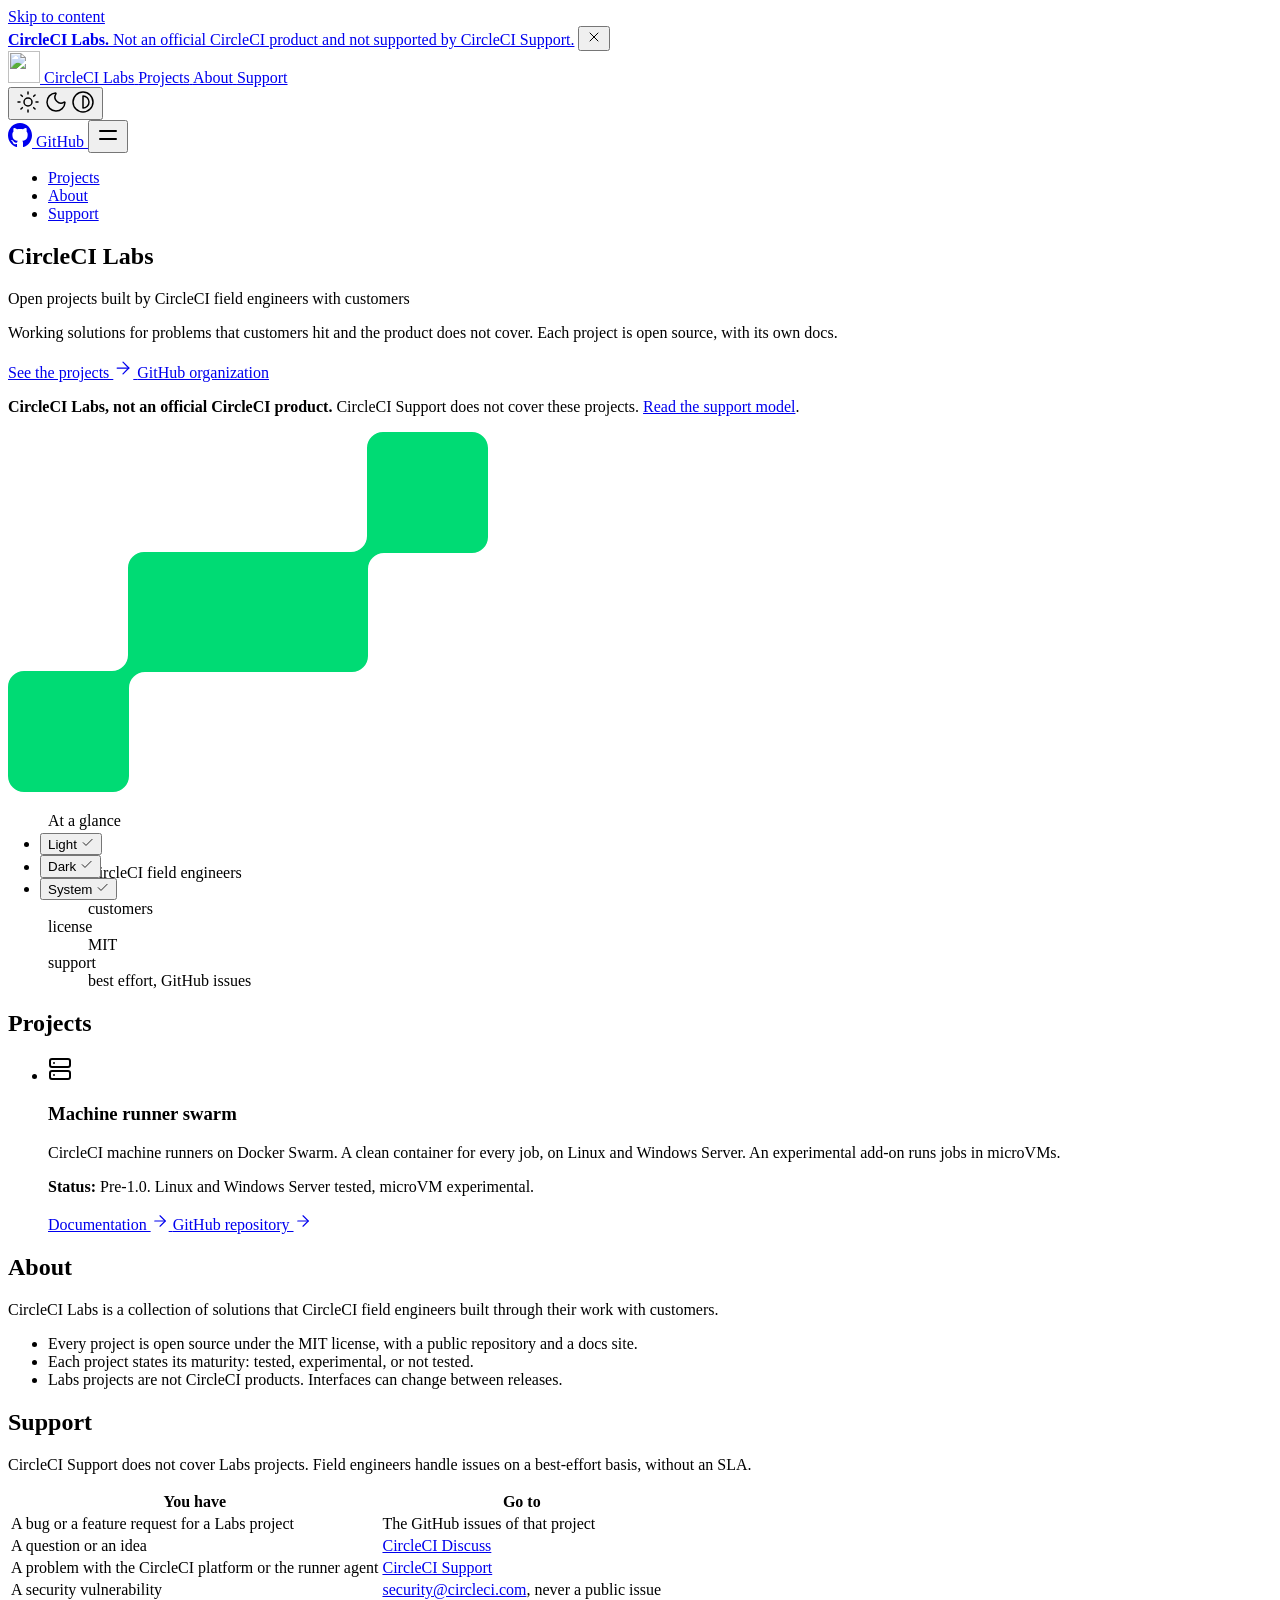
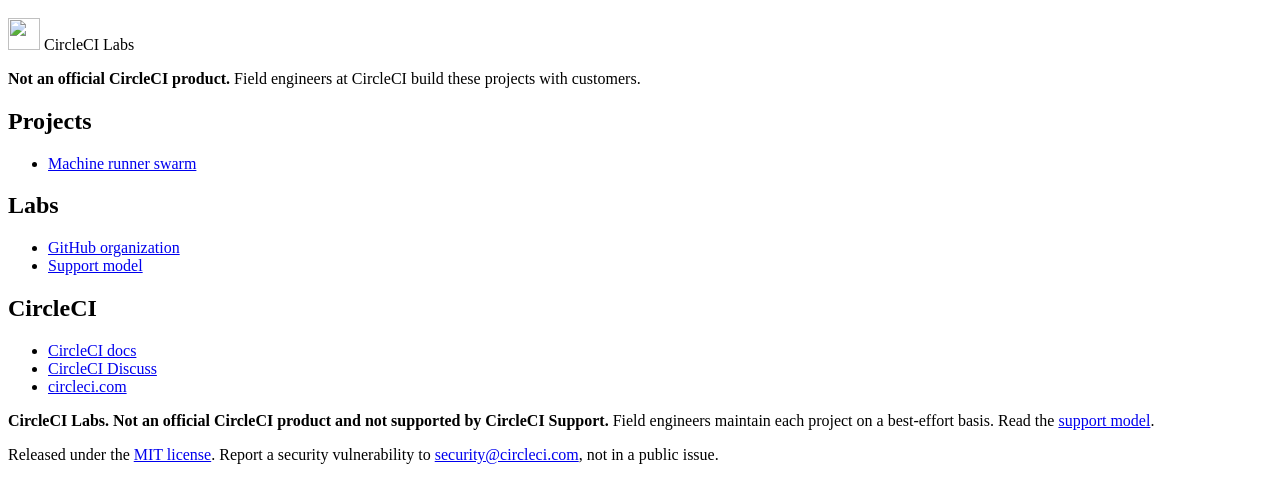
==== docs/index.html @ 54b30d6e "build: add the generated site" ====
<!doctype html><html lang=en dir=ltr><head><meta charset=utf-8><meta name=viewport content="width=device-width,initial-scale=1"><meta name=robots content="index, follow"><link rel=icon href=/images/circleci-labs-icon.png type=image/png sizes=128x128><link rel=apple-touch-icon href=/images/circleci-labs-icon.png><title>CircleCI Labs</title><meta name=description content="Open projects that CircleCI field engineers build with customers."><link rel=canonical href=https://circleci-labs.github.io/ itemprop=url><meta property="og:title" content="CircleCI Labs"><meta property="og:description" content="
    Open projects that CircleCI field engineers build with customers.
  "><meta property="og:type" content="
    website
  "><meta property="og:url" content="https://circleci-labs.github.io/"><meta itemprop=name content="CircleCI Labs"><meta itemprop=description content="Open projects that CircleCI field engineers build with customers."><meta itemprop=wordCount content="122"><meta name=twitter:card content="summary"><meta name=twitter:title content="CircleCI Labs"><meta name=twitter:description content="Open projects that CircleCI field engineers build with customers."><link rel=preload href=/css/compiled/main.min.c7b4cc9db4c31c1bf4df5fba066c49bcc023f67b01b7611b1b29397318fd755a.css as=style integrity="sha256-x7TMnbTDHBv031+6BmxJvMAj9nsBt2EbGyk5cxj9dVo="><link href=/css/compiled/main.min.c7b4cc9db4c31c1bf4df5fba066c49bcc023f67b01b7611b1b29397318fd755a.css rel=stylesheet integrity="sha256-x7TMnbTDHBv031+6BmxJvMAj9nsBt2EbGyk5cxj9dVo="><script src=/js/main-head.min.66b9fb49b317567e6e349b97dab60d9d3dbf3f2259b890fd625a1b1f72f82d2c.js integrity="sha256-Zrn7SbMXVn5uNJuX2rYNnT2/PyJZuJD9YlobH3L4LSw="></script><link rel=preload href=/fonts/inter-latin.woff2 as=font type=font/woff2 crossorigin><link rel=preload href=/fonts/ibm-plex-mono-400-latin.woff2 as=font type=font/woff2 crossorigin><style>@font-face{font-family:inter;font-style:normal;font-weight:400 700;font-display:swap;src:url(/fonts/inter-latin.woff2)format("woff2")}@font-face{font-family:space grotesk;font-style:normal;font-weight:500 700;font-display:swap;src:url(/fonts/space-grotesk-latin.woff2)format("woff2")}@font-face{font-family:ibm plex mono;font-style:normal;font-weight:400;font-display:swap;src:url(/fonts/ibm-plex-mono-400-latin.woff2)format("woff2")}@font-face{font-family:ibm plex mono;font-style:normal;font-weight:500;font-display:swap;src:url(/fonts/ibm-plex-mono-500-latin.woff2)format("woff2")}@font-face{font-family:ibm plex mono;font-style:normal;font-weight:600;font-display:swap;src:url(/fonts/ibm-plex-mono-600-latin.woff2)format("woff2")}</style><meta name=generator content="Hugo 0.168.0"></head><body><a href=#content class="hx:sr-only hx:focus-visible:not-sr-only hx:focus-visible:fixed hx:focus-visible:z-50 hx:focus-visible:top-2 hx:focus-visible:left-2 hx:focus-visible:bg-primary-500 hx:focus-visible:text-white hx:focus-visible:px-4 hx:focus-visible:py-2 hx:focus-visible:rounded-md hx:focus-visible:text-sm hx:focus-visible:font-medium">Skip to content</a><div class="hextra-banner hx:max-md:sticky hx:top-0 hx:z-20 hx:px-6 hx:text-center hx:text-slate-50 hx:dark:text-white hx:bg-neutral-900 hx:dark:bg-neutral-800 hx:print:[display:none]"><div class="hx:relative hx:flex hx:items-center hx:justify-center hx:font-medium hx:text-sm hx:py-2.5"><span><a class=cci-banner-link href=/index.html#support><strong>CircleCI Labs.</strong> Not an official CircleCI product and not supported by CircleCI Support.</a></span>
<button class="hextra-banner-close-button hx:cursor-pointer hx:absolute hx:right-0 hx:text-white hx:font-bold hx:leading-none hx:hover:opacity-75 hx:transition hx:w-10 hx:h-10 hx:-mr-2 hx:md:mr-0 hx:flex hx:items-center hx:justify-center" aria-label="Close banner"><svg height="16" viewBox="0 0 24 24" fill="none" stroke="currentColor" stroke-width="1.5" stroke-linecap="round" stroke-linejoin="round"><path d="M18 6 6 18"/><path d="m6 6 12 12"/></svg></button></div></div><div class="hextra-nav-container hx:sticky hx:top-0 hx:z-20 hx:w-full hx:bg-transparent hx:print:hidden"><div class="hextra-nav-container-blur hx:pointer-events-none hx:absolute hx:z-[-1] hx:h-full hx:w-full hx:bg-white hx:dark:bg-dark hx:shadow-[0_2px_4px_rgba(0,0,0,.02),0_1px_0_rgba(0,0,0,.06)] hx:contrast-more:shadow-[0_0_0_1px_#000] hx:dark:shadow-[0_-1px_0_rgba(255,255,255,.1)_inset] hx:contrast-more:dark:shadow-[0_0_0_1px_#fff]"></div><nav class="hextra-max-navbar-width hx:mx-auto hx:flex hx:items-center hx:justify-end hx:gap-1 hx:md:gap-2 hx:h-[var(--hextra-navbar-height)] hx:px-6"><a class=cci-brand href=/ aria-label="CircleCI Labs home"><img class=cci-brand-icon src=/images/circleci-labs-icon.png alt width=32 height=32>
<span class=cci-brand-org>CircleCI Labs</span>
</a><a title href=/index.html#projects class="hx:text-sm hx:contrast-more:text-gray-700 hx:contrast-more:dark:text-gray-100 hx:relative hx:-ml-2 hx:hidden hx:whitespace-nowrap hx:p-2 hx:md:inline-flex hx:items-center hx:gap-1 hx:text-gray-600 hx:hover:text-gray-800 hx:dark:text-gray-400 hx:dark:hover:text-gray-200"><span class=hx:text-center>Projects</span>
</a><a title href=/index.html#about class="hx:text-sm hx:contrast-more:text-gray-700 hx:contrast-more:dark:text-gray-100 hx:relative hx:-ml-2 hx:hidden hx:whitespace-nowrap hx:p-2 hx:md:inline-flex hx:items-center hx:gap-1 hx:text-gray-600 hx:hover:text-gray-800 hx:dark:text-gray-400 hx:dark:hover:text-gray-200"><span class=hx:text-center>About</span>
</a><a title href=/index.html#support class="hx:text-sm hx:contrast-more:text-gray-700 hx:contrast-more:dark:text-gray-100 hx:relative hx:-ml-2 hx:hidden hx:whitespace-nowrap hx:p-2 hx:md:inline-flex hx:items-center hx:gap-1 hx:text-gray-600 hx:hover:text-gray-800 hx:dark:text-gray-400 hx:dark:hover:text-gray-200"><span class=hx:text-center>Support</span></a><div class="hx:flex hx:justify-items-start hx:group" data-theme=light><button title="Change theme" data-state=closed data-location=top class="hextra-theme-toggle hx:cursor-pointer hx:rounded-md hx:text-left hx:font-medium hx:p-1 hx:md:p-2 hx:grow" type=button aria-label="Change theme" aria-expanded=false aria-haspopup=menu><div class="hx:flex hx:items-center hx:gap-2 hx:capitalize"><svg height="24" class="hx:group-data-[theme=dark]:hidden hx:group-data-[theme=system]:hidden" viewBox="0 0 24 24" fill="none" stroke="currentColor" stroke-width="1.5" stroke-linecap="round" stroke-linejoin="round"><circle cx="12" cy="12" r="4"/><path d="M12 2v2"/><path d="M12 20v2"/><path d="m4.93 4.93 1.41 1.41"/><path d="m17.66 17.66 1.41 1.41"/><path d="M2 12h2"/><path d="M20 12h2"/><path d="m6.34 17.66-1.41 1.41"/><path d="m19.07 4.93-1.41 1.41"/></svg>
<svg height="24" class="hx:group-data-[theme=light]:hidden hx:group-data-[theme=system]:hidden" viewBox="0 0 24 24" fill="none" stroke="currentColor" stroke-width="1.5" stroke-linecap="round" stroke-linejoin="round"><path d="M20.985 12.486a9 9 0 11-9.473-9.472c.405-.022.617.46.402.803a6 6 0 008.268 8.268c.344-.215.825-.004.803.401"/></svg>
<svg height="24" class="hx:group-data-[theme=dark]:hidden hx:group-data-[theme=light]:hidden" viewBox="0 0 24 24" fill="none" stroke="currentColor" stroke-width="1.5" stroke-linecap="round" stroke-linejoin="round"><circle cx="12" cy="12" r="10"/><path d="M12 18a6 6 0 000-12v12z"/></svg></div></button><ul class="hextra-theme-toggle-options hx:hidden hx:z-20 hx:max-h-64 hx:overflow-auto hx:rounded-lg hx:border hx:border-gray-200 hx:bg-white hx:p-1 hx:text-sm hx:shadow-lg hx:dark:border-neutral-700 hx:dark:bg-neutral-900" style="position:fixed;inset:auto auto 0 0;margin:0;min-width:100px" data-theme=light role=menu><li role=none class="hx:flex hx:flex-col"><button type=button role=menuitemradio aria-checked=true tabindex=-1 data-item=light class="hx:text-gray-700 hx:dark:text-gray-300 hx:hover:bg-gray-100 hx:hover:text-gray-900 hx:dark:hover:bg-neutral-800 hx:dark:hover:text-gray-100 hx:relative hx:cursor-pointer hx:whitespace-nowrap hx:rounded-sm hx:py-1.5 hx:transition-colors hx:ltr:pl-3 hx:ltr:pr-9 hx:rtl:pr-3 hx:rtl:pl-9 hx:text-left hx:w-full hx:bg-transparent hx:border-0">
Light
<span class="hx:absolute hx:inset-y-0 hx:flex hx:items-center hx:ltr:right-3 hx:rtl:left-3 hx:group-data-[theme=dark]:hidden hx:group-data-[theme=system]:hidden"><svg height="1em" width="1em" viewBox="0 0 24 24" fill="none" stroke="currentColor" stroke-width="1.5" stroke-linecap="round" stroke-linejoin="round"><path d="M20 6 9 17l-5-5"/></svg></span></button></li><li role=none class="hx:flex hx:flex-col"><button type=button role=menuitemradio aria-checked=false tabindex=-1 data-item=dark class="hx:text-gray-700 hx:dark:text-gray-300 hx:hover:bg-gray-100 hx:hover:text-gray-900 hx:dark:hover:bg-neutral-800 hx:dark:hover:text-gray-100 hx:relative hx:cursor-pointer hx:whitespace-nowrap hx:rounded-sm hx:py-1.5 hx:transition-colors hx:ltr:pl-3 hx:ltr:pr-9 hx:rtl:pr-3 hx:rtl:pl-9 hx:text-left hx:w-full hx:bg-transparent hx:border-0">
Dark
<span class="hx:absolute hx:inset-y-0 hx:flex hx:items-center hx:ltr:right-3 hx:rtl:left-3 hx:group-data-[theme=light]:hidden hx:group-data-[theme=system]:hidden"><svg height="1em" width="1em" viewBox="0 0 24 24" fill="none" stroke="currentColor" stroke-width="1.5" stroke-linecap="round" stroke-linejoin="round"><path d="M20 6 9 17l-5-5"/></svg></span></button></li><li role=none class="hx:flex hx:flex-col"><button type=button role=menuitemradio aria-checked=false tabindex=-1 data-item=system class="hx:text-gray-700 hx:dark:text-gray-300 hx:hover:bg-gray-100 hx:hover:text-gray-900 hx:dark:hover:bg-neutral-800 hx:dark:hover:text-gray-100 hx:relative hx:cursor-pointer hx:whitespace-nowrap hx:rounded-sm hx:py-1.5 hx:transition-colors hx:ltr:pl-3 hx:ltr:pr-9 hx:rtl:pr-3 hx:rtl:pl-9 hx:text-left hx:w-full hx:bg-transparent hx:border-0">
System
<span class="hx:absolute hx:inset-y-0 hx:flex hx:items-center hx:ltr:right-3 hx:rtl:left-3 hx:group-data-[theme=dark]:hidden hx:group-data-[theme=light]:hidden"><svg height="1em" width="1em" viewBox="0 0 24 24" fill="none" stroke="currentColor" stroke-width="1.5" stroke-linecap="round" stroke-linejoin="round"><path d="M20 6 9 17l-5-5"/></svg></span></button></li></ul></div><a class="hx:p-1 hx:md:p-2 hx:text-current" target=_blank rel=noreferrer href=https://github.com/CircleCI-Labs title=GitHub><svg height="24" fill="currentColor" viewBox="3 3 18 18"><path d="M12 3C7.0275 3 3 7.12937 3 12.2276c0 4.0833 2.57625 7.5321 6.15374 8.7548C9.60374 21.0631 9.77249 20.7863 9.77249 20.5441 9.77249 20.3249 9.76125 19.5982 9.76125 18.8254 7.5 19.2522 6.915 18.2602 6.735 17.7412 6.63375 17.4759 6.19499 16.6569 5.8125 16.4378 5.4975 16.2647 5.0475 15.838 5.80124 15.8264 6.51 15.8149 7.01625 16.4954 7.18499 16.7723 7.99499 18.1679 9.28875 17.7758 9.80625 17.5335 9.885 16.9337 10.1212 16.53 10.38 16.2993 8.3775 16.0687 6.285 15.2728 6.285 11.7432c0-1.0035.34875-1.834.92249-2.47994C7.1175 9.03257 6.8025 8.08674 7.2975 6.81794c0 0 .753749999999999-.24223 2.47499.94583.72001-.20762 1.48501-.31143 2.25001-.31143C12.7875 7.45234 13.5525 7.55615 14.2725 7.76377c1.7212-1.19959 2.475-.94583 2.475-.94583C17.2424 8.08674 16.9275 9.03257 16.8375 9.26326 17.4113 9.9092 17.76 10.7281 17.76 11.7432c0 3.5411-2.1037 4.3255-4.1063 4.5561C13.98 16.5877 14.2613 17.1414 14.2613 18.0065 14.2613 19.2407 14.25 20.2326 14.25 20.5441 14.25 20.7863 14.4188 21.0746 14.8688 20.9824 16.6554 20.364 18.2079 19.1866 19.3078 17.6162c1.0999-1.5705 1.6917-3.4551 1.6922-5.3886C21 7.12937 16.9725 3 12 3z"/></svg>
<span class=hx:sr-only>GitHub</span>
</a><button type=button aria-label=Menu aria-expanded=false class="hextra-hamburger-menu hx:cursor-pointer hx:-mr-1 hx:rounded-sm hx:p-1 hx:active:bg-gray-400/20 hx:md:hidden hx:hextra-focus-visible-inset"><svg height="24" fill="none" viewBox="0 0 24 24" stroke="currentColor"><g><path stroke-linecap="round" stroke-linejoin="round" stroke-width="2" d="M4 8H20"/></g><g><path stroke-linecap="round" stroke-linejoin="round" stroke-width="2" d="M4 16H20"/></g></svg></button></nav></div><aside class="hextra-sidebar-container hx:flex hx:flex-col hx:print:hidden hx:md:top-[var(--hextra-navbar-height)] hx:md:shrink-0 hx:md:w-64 hx:md:self-start hx:max-md:[transform:translate3d(0,-100%,0)] hx:md:hidden"><div class="hextra-scrollbar hx:overflow-y-auto hx:overflow-x-hidden hx:p-4 hx:grow hx:md:h-[calc(100vh-var(--hextra-navbar-height)-var(--menu-height))]"><ul class="hx:flex hx:flex-col hx:gap-1 hx:md:hidden"><li><div class="hextra-sidebar-item hx:group hx:relative hx:flex hx:items-center" data-active=false><a class="hx:flex hx:items-center hx:justify-between hx:gap-2 hx:grow hx:cursor-pointer hx:rounded-sm hx:px-2 hx:py-1.5 hx:text-sm hx:transition-colors [-webkit-tap-highlight-color:transparent] [-webkit-touch-callout:none] hx:hextra-focus-visible-inset hx:text-gray-500 hx:hover:bg-gray-100 hx:hover:text-gray-900 hx:contrast-more:border hx:contrast-more:border-transparent hx:contrast-more:text-gray-900 hx:contrast-more:hover:border-gray-900 hx:dark:text-neutral-400 hx:dark:hover:bg-primary-100/5 hx:dark:hover:text-gray-50 hx:contrast-more:dark:text-gray-50 hx:contrast-more:dark:hover:border-gray-50" href=/index.html#projects><span class="hx:min-w-0 [word-break:break-word]">Projects</span></a></div></li><li><div class="hextra-sidebar-item hx:group hx:relative hx:flex hx:items-center" data-active=false><a class="hx:flex hx:items-center hx:justify-between hx:gap-2 hx:grow hx:cursor-pointer hx:rounded-sm hx:px-2 hx:py-1.5 hx:text-sm hx:transition-colors [-webkit-tap-highlight-color:transparent] [-webkit-touch-callout:none] hx:hextra-focus-visible-inset hx:text-gray-500 hx:hover:bg-gray-100 hx:hover:text-gray-900 hx:contrast-more:border hx:contrast-more:border-transparent hx:contrast-more:text-gray-900 hx:contrast-more:hover:border-gray-900 hx:dark:text-neutral-400 hx:dark:hover:bg-primary-100/5 hx:dark:hover:text-gray-50 hx:contrast-more:dark:text-gray-50 hx:contrast-more:dark:hover:border-gray-50" href=/index.html#about><span class="hx:min-w-0 [word-break:break-word]">About</span></a></div></li><li><div class="hextra-sidebar-item hx:group hx:relative hx:flex hx:items-center" data-active=false><a class="hx:flex hx:items-center hx:justify-between hx:gap-2 hx:grow hx:cursor-pointer hx:rounded-sm hx:px-2 hx:py-1.5 hx:text-sm hx:transition-colors [-webkit-tap-highlight-color:transparent] [-webkit-touch-callout:none] hx:hextra-focus-visible-inset hx:text-gray-500 hx:hover:bg-gray-100 hx:hover:text-gray-900 hx:contrast-more:border hx:contrast-more:border-transparent hx:contrast-more:text-gray-900 hx:contrast-more:hover:border-gray-900 hx:dark:text-neutral-400 hx:dark:hover:bg-primary-100/5 hx:dark:hover:text-gray-50 hx:contrast-more:dark:text-gray-50 hx:contrast-more:dark:hover:border-gray-50" href=/index.html#support><span class="hx:min-w-0 [word-break:break-word]">Support</span></a></div></li></ul></div></aside><main id=content class=cci-home><section class=cci-hero aria-labelledby=cci-hero-title><div class="cci-wrap cci-hero-grid"><div class=cci-hero-copy><h1 id=cci-hero-title class=cci-mega>CircleCI Labs</h1><p class=cci-hero-tagline>Open projects built by CircleCI field engineers with customers</p><p class=cci-hero-lead>Working solutions for problems that customers hit and the product does not cover. Each project is open source, with its own docs.</p><div class=cci-actions><a class="cci-btn cci-btn-primary" href=#projects>See the projects <svg height="20" aria-hidden="true" viewBox="0 0 24 24" fill="none" stroke="currentColor" stroke-width="1.5" stroke-linecap="round" stroke-linejoin="round"><path d="M5 12h14"/><path d="m12 5 7 7-7 7"/></svg>
</a><a class="cci-btn cci-btn-secondary" href=https://github.com/CircleCI-Labs>GitHub organization</a></div><p class=cci-notice role=note><strong>CircleCI Labs, not an official CircleCI product.</strong> CircleCI Support does not cover these projects. <a href=#support>Read the support model</a>.</p></div><div class=cci-hero-art><span class=cci-jelly aria-hidden=true><svg width="480" height="360" viewBox="0 0 480 360" fill="none"><path fill-rule="evenodd" clip-rule="evenodd" d="M123469e-9 344C122697e-9 352.837 7.16357 360 16.0001 360H105C113.837 360 121 352.837 121 344V256C121 247.163 128.164 240 137 240H240 344C352.837 240 360 232.837 360 224V137C360 128.163 367.163 121 376 121h88C472.837 121 480 113.837 480 105V16C480 7.16345 472.837-.62624e-6 464-.139876e-5L375-.917938e-5C366.164-.99519e-5 359 7.16344 359 16v88C359 112.837 351.837 120 343 120H240h-1H136c-8.837.0-16 7.163-16 16v87C120 231.837 112.836 239 104 239H16.0001C7.16358 239 132022e-9 246.163 13125e-8 255l-7781e-9 89z" fill="#00DB74"/></svg></span><figure class=cci-terminal aria-label="CircleCI Labs at a glance"><figcaption><span>At a glance</span></figcaption><dl class=cci-glance><div><dt>built by</dt><dd>CircleCI field engineers</dd></div><div><dt>built with</dt><dd>customers</dd></div><div><dt>license</dt><dd>MIT</dd></div><div><dt>support</dt><dd>best effort, GitHub issues</dd></div></dl></figure></div></div></section><section id=projects class=cci-features aria-labelledby=cci-projects-title><div class=cci-wrap><h2 id=cci-projects-title class=cci-section-title>Projects</h2><ul class=cci-cards><li class=cci-card><span class=cci-card-icon aria-hidden=true><svg width="24" height="24" viewBox="0 0 24 24" fill="none" stroke="currentColor" stroke-width="2" stroke-linecap="round" stroke-linejoin="round"><rect width="20" height="8" x="2" y="2" rx="2" ry="2"/><rect width="20" height="8" x="2" y="14" rx="2" ry="2"/><line x1="6" x2="6.01" y1="6" y2="6"/><line x1="6" x2="6.01" y1="18" y2="18"/></svg></span><h3>Machine runner swarm</h3><p>CircleCI machine runners on Docker Swarm. A clean container for every job, on Linux and Windows Server. An experimental add-on runs jobs in microVMs.</p><p class=cci-card-status><strong>Status:</strong> Pre-1.0. Linux and Windows Server tested, microVM experimental.</p><div class=cci-card-links><a class=cci-tertiary href=https://circleci-labs.github.io/machine-runner-swarm/>Documentation <svg height="18" aria-hidden="true" viewBox="0 0 24 24" fill="none" stroke="currentColor" stroke-width="1.5" stroke-linecap="round" stroke-linejoin="round"><path d="M5 12h14"/><path d="m12 5 7 7-7 7"/></svg>
</a><a class=cci-tertiary href=https://github.com/CircleCI-Labs/machine-runner-swarm>GitHub repository <svg height="18" aria-hidden="true" viewBox="0 0 24 24" fill="none" stroke="currentColor" stroke-width="1.5" stroke-linecap="round" stroke-linejoin="round"><path d="M5 12h14"/><path d="m12 5 7 7-7 7"/></svg></a></div></li></ul></div></section><section class=cci-readme><div class="cci-wrap cci-readme-wrap"><div class="content cci-prose"><h2 data-hextra-search-id=about>About<span class="hx:absolute hx:-mt-20" id=about></span>
<a href=#about class=subheading-anchor aria-label="Permalink for this section"></a></h2><p>CircleCI Labs is a collection of solutions that CircleCI field engineers built through their work with customers.</p><ul><li>Every project is open source under the MIT license, with a public repository and a docs site.</li><li>Each project states its maturity: tested, experimental, or not tested.</li><li>Labs projects are not CircleCI products. Interfaces can change between releases.</li></ul><h2 data-hextra-search-id=support>Support<span class="hx:absolute hx:-mt-20" id=support></span>
<a href=#support class=subheading-anchor aria-label="Permalink for this section"></a></h2><p>CircleCI Support does not cover Labs projects. Field engineers handle issues on a best-effort basis, without an SLA.</p><table><thead><tr><th>You have</th><th>Go to</th></tr></thead><tbody><tr><td>A bug or a feature request for a Labs project</td><td>The GitHub issues of that project</td></tr><tr><td>A question or an idea</td><td><a href=https://discuss.circleci.com/ target=_blank rel=noopener>CircleCI Discuss</a></td></tr><tr><td>A problem with the CircleCI platform or the runner agent</td><td><a href=https://support.circleci.com/hc/en-us target=_blank rel=noopener>CircleCI Support</a></td></tr><tr><td>A security vulnerability</td><td><a href=mailto:security@circleci.com>security@circleci.com</a>, never a public issue</td></tr></tbody></table></div></div></section></main><footer class="hextra-footer hx:bg-gray-100 hx:pb-[env(safe-area-inset-bottom)] hx:dark:bg-neutral-900 hx:print:bg-transparent"><div class="hextra-custom-footer hextra-max-footer-width hx:mx-auto hx:pl-[max(env(safe-area-inset-left),1.5rem)] hx:pr-[max(env(safe-area-inset-right),1.5rem)] hx:text-gray-600 hx:dark:text-gray-400"><div class=cci-footer><div class=cci-footer-grid><div class=cci-footer-about><p class=cci-footer-org><img class=cci-footer-icon src=/images/circleci-labs-icon.png alt width=32 height=32 loading=lazy>
<span>CircleCI Labs</span></p><p><strong>Not an official CircleCI product.</strong>
Field engineers at CircleCI build these projects with customers.</p></div><nav class=cci-footer-col aria-label=Projects><h2>Projects</h2><ul><li><a href=https://circleci-labs.github.io/machine-runner-swarm/>Machine runner swarm</a></li></ul></nav><nav class=cci-footer-col aria-label=Labs><h2>Labs</h2><ul><li><a href=https://github.com/CircleCI-Labs>GitHub organization</a></li><li><a href=/index.html#support>Support model</a></li></ul></nav><nav class=cci-footer-col aria-label=Community><h2>CircleCI</h2><ul><li><a href=https://circleci.com/docs/>CircleCI docs</a></li><li><a href=https://discuss.circleci.com/>CircleCI Discuss</a></li><li><a href=https://circleci.com/>circleci.com</a></li></ul></nav></div><div class=cci-footer-legal><p><strong>CircleCI Labs. Not an official CircleCI product and not supported by CircleCI Support.</strong>
Field engineers maintain each project on a best-effort basis. Read the <a href=/index.html#support>support model</a>.</p><p>Released under the <a href=https://github.com/CircleCI-Labs/circleci-labs.github.io/blob/main/LICENSE>MIT license</a>.
Report a security vulnerability to <a href=mailto:security@circleci.com>security@circleci.com</a>, not in a public issue.</p></div></div></div></footer><script defer src=/js/main.min.412027b6cdd7491aa5dc361b765e5e193ba34f72a67fad535462e9e3f601bb4e.js integrity="sha256-QSAnts3XSRql3DYbdl5eGTujT3Kmf61TVGLp4/YBu04="></script></body></html>
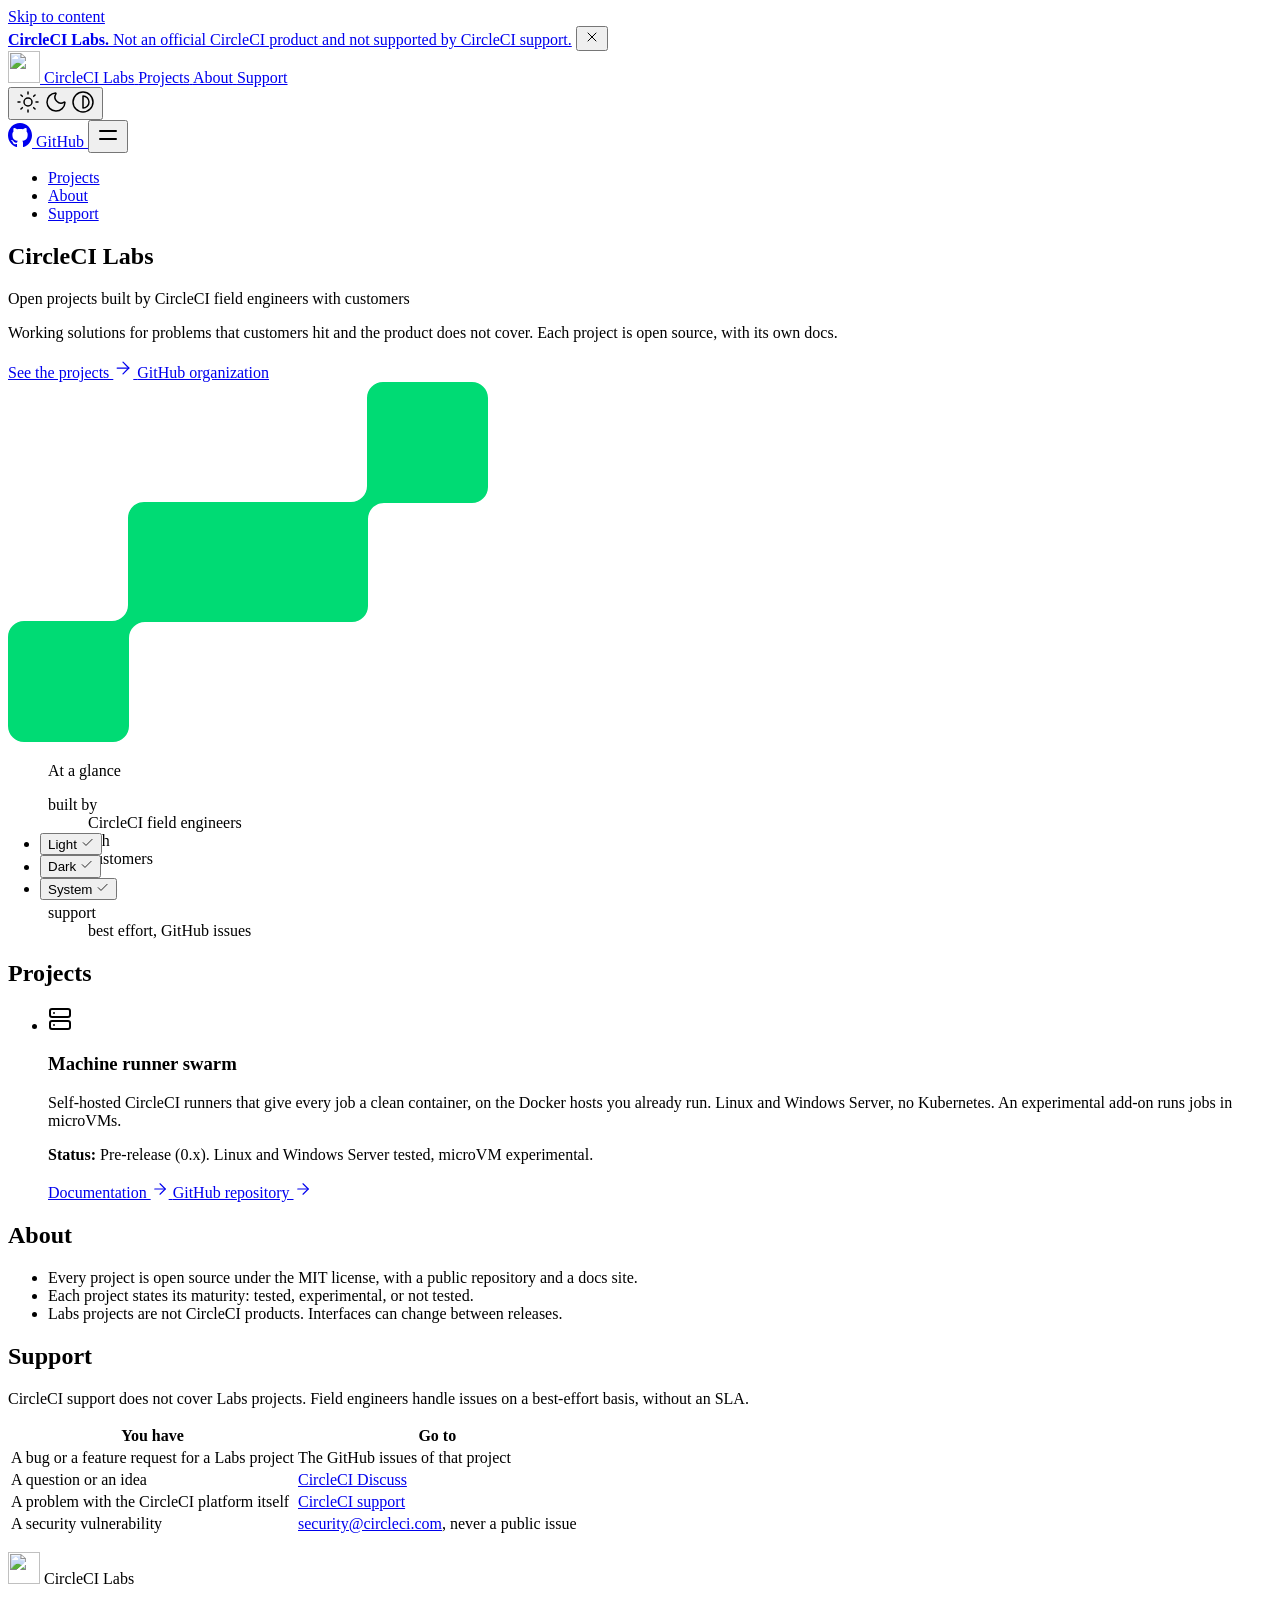
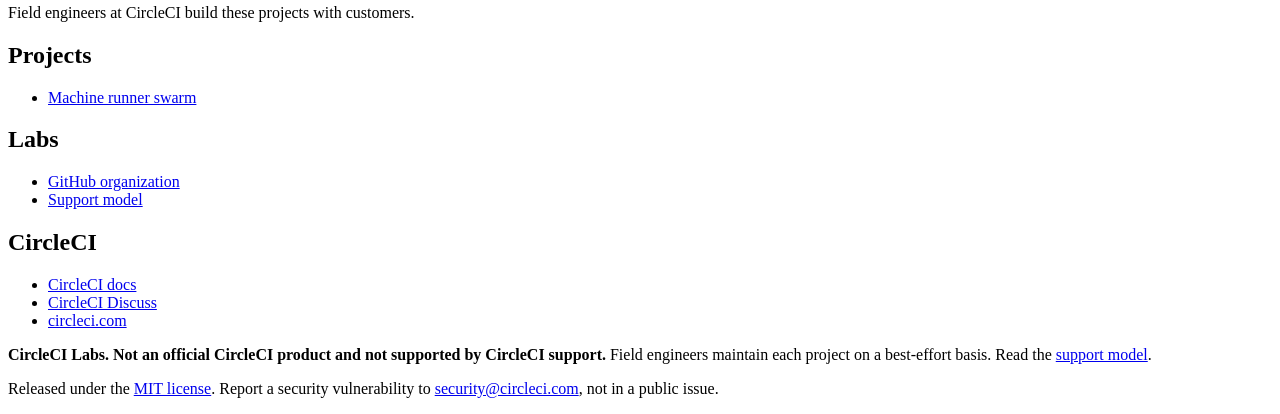
==== commit 2b3e811e: "build: regenerate the site" ====
--- a/docs/index.html
+++ b/docs/index.html
@@ -2,7 +2,7 @@
     Open projects that CircleCI field engineers build with customers.
   "><meta property="og:type" content="
     website
-  "><meta property="og:url" content="https://circleci-labs.github.io/"><meta itemprop=name content="CircleCI Labs"><meta itemprop=description content="Open projects that CircleCI field engineers build with customers."><meta itemprop=wordCount content="122"><meta name=twitter:card content="summary"><meta name=twitter:title content="CircleCI Labs"><meta name=twitter:description content="Open projects that CircleCI field engineers build with customers."><link rel=preload href=/css/compiled/main.min.c7b4cc9db4c31c1bf4df5fba066c49bcc023f67b01b7611b1b29397318fd755a.css as=style integrity="sha256-x7TMnbTDHBv031+6BmxJvMAj9nsBt2EbGyk5cxj9dVo="><link href=/css/compiled/main.min.c7b4cc9db4c31c1bf4df5fba066c49bcc023f67b01b7611b1b29397318fd755a.css rel=stylesheet integrity="sha256-x7TMnbTDHBv031+6BmxJvMAj9nsBt2EbGyk5cxj9dVo="><script src=/js/main-head.min.66b9fb49b317567e6e349b97dab60d9d3dbf3f2259b890fd625a1b1f72f82d2c.js integrity="sha256-Zrn7SbMXVn5uNJuX2rYNnT2/PyJZuJD9YlobH3L4LSw="></script><link rel=preload href=/fonts/inter-latin.woff2 as=font type=font/woff2 crossorigin><link rel=preload href=/fonts/ibm-plex-mono-400-latin.woff2 as=font type=font/woff2 crossorigin><style>@font-face{font-family:inter;font-style:normal;font-weight:400 700;font-display:swap;src:url(/fonts/inter-latin.woff2)format("woff2")}@font-face{font-family:space grotesk;font-style:normal;font-weight:500 700;font-display:swap;src:url(/fonts/space-grotesk-latin.woff2)format("woff2")}@font-face{font-family:ibm plex mono;font-style:normal;font-weight:400;font-display:swap;src:url(/fonts/ibm-plex-mono-400-latin.woff2)format("woff2")}@font-face{font-family:ibm plex mono;font-style:normal;font-weight:500;font-display:swap;src:url(/fonts/ibm-plex-mono-500-latin.woff2)format("woff2")}@font-face{font-family:ibm plex mono;font-style:normal;font-weight:600;font-display:swap;src:url(/fonts/ibm-plex-mono-600-latin.woff2)format("woff2")}</style><meta name=generator content="Hugo 0.168.0"></head><body><a href=#content class="hx:sr-only hx:focus-visible:not-sr-only hx:focus-visible:fixed hx:focus-visible:z-50 hx:focus-visible:top-2 hx:focus-visible:left-2 hx:focus-visible:bg-primary-500 hx:focus-visible:text-white hx:focus-visible:px-4 hx:focus-visible:py-2 hx:focus-visible:rounded-md hx:focus-visible:text-sm hx:focus-visible:font-medium">Skip to content</a><div class="hextra-banner hx:max-md:sticky hx:top-0 hx:z-20 hx:px-6 hx:text-center hx:text-slate-50 hx:dark:text-white hx:bg-neutral-900 hx:dark:bg-neutral-800 hx:print:[display:none]"><div class="hx:relative hx:flex hx:items-center hx:justify-center hx:font-medium hx:text-sm hx:py-2.5"><span><a class=cci-banner-link href=/index.html#support><strong>CircleCI Labs.</strong> Not an official CircleCI product and not supported by CircleCI Support.</a></span>
+  "><meta property="og:url" content="https://circleci-labs.github.io/"><meta itemprop=name content="CircleCI Labs"><meta itemprop=description content="Open projects that CircleCI field engineers build with customers."><meta itemprop=wordCount content="102"><meta name=twitter:card content="summary"><meta name=twitter:title content="CircleCI Labs"><meta name=twitter:description content="Open projects that CircleCI field engineers build with customers."><link rel=preload href=/css/compiled/main.min.c7b4cc9db4c31c1bf4df5fba066c49bcc023f67b01b7611b1b29397318fd755a.css as=style integrity="sha256-x7TMnbTDHBv031+6BmxJvMAj9nsBt2EbGyk5cxj9dVo="><link href=/css/compiled/main.min.c7b4cc9db4c31c1bf4df5fba066c49bcc023f67b01b7611b1b29397318fd755a.css rel=stylesheet integrity="sha256-x7TMnbTDHBv031+6BmxJvMAj9nsBt2EbGyk5cxj9dVo="><script src=/js/main-head.min.66b9fb49b317567e6e349b97dab60d9d3dbf3f2259b890fd625a1b1f72f82d2c.js integrity="sha256-Zrn7SbMXVn5uNJuX2rYNnT2/PyJZuJD9YlobH3L4LSw="></script><link rel=preload href=/fonts/inter-latin.woff2 as=font type=font/woff2 crossorigin><link rel=preload href=/fonts/ibm-plex-mono-400-latin.woff2 as=font type=font/woff2 crossorigin><style>@font-face{font-family:inter;font-style:normal;font-weight:400 700;font-display:swap;src:url(/fonts/inter-latin.woff2)format("woff2")}@font-face{font-family:space grotesk;font-style:normal;font-weight:500 700;font-display:swap;src:url(/fonts/space-grotesk-latin.woff2)format("woff2")}@font-face{font-family:ibm plex mono;font-style:normal;font-weight:400;font-display:swap;src:url(/fonts/ibm-plex-mono-400-latin.woff2)format("woff2")}@font-face{font-family:ibm plex mono;font-style:normal;font-weight:500;font-display:swap;src:url(/fonts/ibm-plex-mono-500-latin.woff2)format("woff2")}@font-face{font-family:ibm plex mono;font-style:normal;font-weight:600;font-display:swap;src:url(/fonts/ibm-plex-mono-600-latin.woff2)format("woff2")}</style><meta name=generator content="Hugo 0.168.0"></head><body><a href=#content class="hx:sr-only hx:focus-visible:not-sr-only hx:focus-visible:fixed hx:focus-visible:z-50 hx:focus-visible:top-2 hx:focus-visible:left-2 hx:focus-visible:bg-primary-500 hx:focus-visible:text-white hx:focus-visible:px-4 hx:focus-visible:py-2 hx:focus-visible:rounded-md hx:focus-visible:text-sm hx:focus-visible:font-medium">Skip to content</a><div class="hextra-banner hx:max-md:sticky hx:top-0 hx:z-20 hx:px-6 hx:text-center hx:text-slate-50 hx:dark:text-white hx:bg-neutral-900 hx:dark:bg-neutral-800 hx:print:[display:none]"><div class="hx:relative hx:flex hx:items-center hx:justify-center hx:font-medium hx:text-sm hx:py-2.5"><span><a class=cci-banner-link href=/index.html#support><strong>CircleCI Labs.</strong> Not an official CircleCI product and not supported by CircleCI support.</a></span>
 <button class="hextra-banner-close-button hx:cursor-pointer hx:absolute hx:right-0 hx:text-white hx:font-bold hx:leading-none hx:hover:opacity-75 hx:transition hx:w-10 hx:h-10 hx:-mr-2 hx:md:mr-0 hx:flex hx:items-center hx:justify-center" aria-label="Close banner"><svg height="16" viewBox="0 0 24 24" fill="none" stroke="currentColor" stroke-width="1.5" stroke-linecap="round" stroke-linejoin="round"><path d="M18 6 6 18"/><path d="m6 6 12 12"/></svg></button></div></div><div class="hextra-nav-container hx:sticky hx:top-0 hx:z-20 hx:w-full hx:bg-transparent hx:print:hidden"><div class="hextra-nav-container-blur hx:pointer-events-none hx:absolute hx:z-[-1] hx:h-full hx:w-full hx:bg-white hx:dark:bg-dark hx:shadow-[0_2px_4px_rgba(0,0,0,.02),0_1px_0_rgba(0,0,0,.06)] hx:contrast-more:shadow-[0_0_0_1px_#000] hx:dark:shadow-[0_-1px_0_rgba(255,255,255,.1)_inset] hx:contrast-more:dark:shadow-[0_0_0_1px_#fff]"></div><nav class="hextra-max-navbar-width hx:mx-auto hx:flex hx:items-center hx:justify-end hx:gap-1 hx:md:gap-2 hx:h-[var(--hextra-navbar-height)] hx:px-6"><a class=cci-brand href=/ aria-label="CircleCI Labs home"><img class=cci-brand-icon src=/images/circleci-labs-icon.png alt width=32 height=32>
 <span class=cci-brand-org>CircleCI Labs</span>
 </a><a title href=/index.html#projects class="hx:text-sm hx:contrast-more:text-gray-700 hx:contrast-more:dark:text-gray-100 hx:relative hx:-ml-2 hx:hidden hx:whitespace-nowrap hx:p-2 hx:md:inline-flex hx:items-center hx:gap-1 hx:text-gray-600 hx:hover:text-gray-800 hx:dark:text-gray-400 hx:dark:hover:text-gray-200"><span class=hx:text-center>Projects</span>
@@ -18,11 +18,10 @@
 <span class="hx:absolute hx:inset-y-0 hx:flex hx:items-center hx:ltr:right-3 hx:rtl:left-3 hx:group-data-[theme=dark]:hidden hx:group-data-[theme=light]:hidden"><svg height="1em" width="1em" viewBox="0 0 24 24" fill="none" stroke="currentColor" stroke-width="1.5" stroke-linecap="round" stroke-linejoin="round"><path d="M20 6 9 17l-5-5"/></svg></span></button></li></ul></div><a class="hx:p-1 hx:md:p-2 hx:text-current" target=_blank rel=noreferrer href=https://github.com/CircleCI-Labs title=GitHub><svg height="24" fill="currentColor" viewBox="3 3 18 18"><path d="M12 3C7.0275 3 3 7.12937 3 12.2276c0 4.0833 2.57625 7.5321 6.15374 8.7548C9.60374 21.0631 9.77249 20.7863 9.77249 20.5441 9.77249 20.3249 9.76125 19.5982 9.76125 18.8254 7.5 19.2522 6.915 18.2602 6.735 17.7412 6.63375 17.4759 6.19499 16.6569 5.8125 16.4378 5.4975 16.2647 5.0475 15.838 5.80124 15.8264 6.51 15.8149 7.01625 16.4954 7.18499 16.7723 7.99499 18.1679 9.28875 17.7758 9.80625 17.5335 9.885 16.9337 10.1212 16.53 10.38 16.2993 8.3775 16.0687 6.285 15.2728 6.285 11.7432c0-1.0035.34875-1.834.92249-2.47994C7.1175 9.03257 6.8025 8.08674 7.2975 6.81794c0 0 .753749999999999-.24223 2.47499.94583.72001-.20762 1.48501-.31143 2.25001-.31143C12.7875 7.45234 13.5525 7.55615 14.2725 7.76377c1.7212-1.19959 2.475-.94583 2.475-.94583C17.2424 8.08674 16.9275 9.03257 16.8375 9.26326 17.4113 9.9092 17.76 10.7281 17.76 11.7432c0 3.5411-2.1037 4.3255-4.1063 4.5561C13.98 16.5877 14.2613 17.1414 14.2613 18.0065 14.2613 19.2407 14.25 20.2326 14.25 20.5441 14.25 20.7863 14.4188 21.0746 14.8688 20.9824 16.6554 20.364 18.2079 19.1866 19.3078 17.6162c1.0999-1.5705 1.6917-3.4551 1.6922-5.3886C21 7.12937 16.9725 3 12 3z"/></svg>
 <span class=hx:sr-only>GitHub</span>
 </a><button type=button aria-label=Menu aria-expanded=false class="hextra-hamburger-menu hx:cursor-pointer hx:-mr-1 hx:rounded-sm hx:p-1 hx:active:bg-gray-400/20 hx:md:hidden hx:hextra-focus-visible-inset"><svg height="24" fill="none" viewBox="0 0 24 24" stroke="currentColor"><g><path stroke-linecap="round" stroke-linejoin="round" stroke-width="2" d="M4 8H20"/></g><g><path stroke-linecap="round" stroke-linejoin="round" stroke-width="2" d="M4 16H20"/></g></svg></button></nav></div><aside class="hextra-sidebar-container hx:flex hx:flex-col hx:print:hidden hx:md:top-[var(--hextra-navbar-height)] hx:md:shrink-0 hx:md:w-64 hx:md:self-start hx:max-md:[transform:translate3d(0,-100%,0)] hx:md:hidden"><div class="hextra-scrollbar hx:overflow-y-auto hx:overflow-x-hidden hx:p-4 hx:grow hx:md:h-[calc(100vh-var(--hextra-navbar-height)-var(--menu-height))]"><ul class="hx:flex hx:flex-col hx:gap-1 hx:md:hidden"><li><div class="hextra-sidebar-item hx:group hx:relative hx:flex hx:items-center" data-active=false><a class="hx:flex hx:items-center hx:justify-between hx:gap-2 hx:grow hx:cursor-pointer hx:rounded-sm hx:px-2 hx:py-1.5 hx:text-sm hx:transition-colors [-webkit-tap-highlight-color:transparent] [-webkit-touch-callout:none] hx:hextra-focus-visible-inset hx:text-gray-500 hx:hover:bg-gray-100 hx:hover:text-gray-900 hx:contrast-more:border hx:contrast-more:border-transparent hx:contrast-more:text-gray-900 hx:contrast-more:hover:border-gray-900 hx:dark:text-neutral-400 hx:dark:hover:bg-primary-100/5 hx:dark:hover:text-gray-50 hx:contrast-more:dark:text-gray-50 hx:contrast-more:dark:hover:border-gray-50" href=/index.html#projects><span class="hx:min-w-0 [word-break:break-word]">Projects</span></a></div></li><li><div class="hextra-sidebar-item hx:group hx:relative hx:flex hx:items-center" data-active=false><a class="hx:flex hx:items-center hx:justify-between hx:gap-2 hx:grow hx:cursor-pointer hx:rounded-sm hx:px-2 hx:py-1.5 hx:text-sm hx:transition-colors [-webkit-tap-highlight-color:transparent] [-webkit-touch-callout:none] hx:hextra-focus-visible-inset hx:text-gray-500 hx:hover:bg-gray-100 hx:hover:text-gray-900 hx:contrast-more:border hx:contrast-more:border-transparent hx:contrast-more:text-gray-900 hx:contrast-more:hover:border-gray-900 hx:dark:text-neutral-400 hx:dark:hover:bg-primary-100/5 hx:dark:hover:text-gray-50 hx:contrast-more:dark:text-gray-50 hx:contrast-more:dark:hover:border-gray-50" href=/index.html#about><span class="hx:min-w-0 [word-break:break-word]">About</span></a></div></li><li><div class="hextra-sidebar-item hx:group hx:relative hx:flex hx:items-center" data-active=false><a class="hx:flex hx:items-center hx:justify-between hx:gap-2 hx:grow hx:cursor-pointer hx:rounded-sm hx:px-2 hx:py-1.5 hx:text-sm hx:transition-colors [-webkit-tap-highlight-color:transparent] [-webkit-touch-callout:none] hx:hextra-focus-visible-inset hx:text-gray-500 hx:hover:bg-gray-100 hx:hover:text-gray-900 hx:contrast-more:border hx:contrast-more:border-transparent hx:contrast-more:text-gray-900 hx:contrast-more:hover:border-gray-900 hx:dark:text-neutral-400 hx:dark:hover:bg-primary-100/5 hx:dark:hover:text-gray-50 hx:contrast-more:dark:text-gray-50 hx:contrast-more:dark:hover:border-gray-50" href=/index.html#support><span class="hx:min-w-0 [word-break:break-word]">Support</span></a></div></li></ul></div></aside><main id=content class=cci-home><section class=cci-hero aria-labelledby=cci-hero-title><div class="cci-wrap cci-hero-grid"><div class=cci-hero-copy><h1 id=cci-hero-title class=cci-mega>CircleCI Labs</h1><p class=cci-hero-tagline>Open projects built by CircleCI field engineers with customers</p><p class=cci-hero-lead>Working solutions for problems that customers hit and the product does not cover. Each project is open source, with its own docs.</p><div class=cci-actions><a class="cci-btn cci-btn-primary" href=#projects>See the projects <svg height="20" aria-hidden="true" viewBox="0 0 24 24" fill="none" stroke="currentColor" stroke-width="1.5" stroke-linecap="round" stroke-linejoin="round"><path d="M5 12h14"/><path d="m12 5 7 7-7 7"/></svg>
-</a><a class="cci-btn cci-btn-secondary" href=https://github.com/CircleCI-Labs>GitHub organization</a></div><p class=cci-notice role=note><strong>CircleCI Labs, not an official CircleCI product.</strong> CircleCI Support does not cover these projects. <a href=#support>Read the support model</a>.</p></div><div class=cci-hero-art><span class=cci-jelly aria-hidden=true><svg width="480" height="360" viewBox="0 0 480 360" fill="none"><path fill-rule="evenodd" clip-rule="evenodd" d="M123469e-9 344C122697e-9 352.837 7.16357 360 16.0001 360H105C113.837 360 121 352.837 121 344V256C121 247.163 128.164 240 137 240H240 344C352.837 240 360 232.837 360 224V137C360 128.163 367.163 121 376 121h88C472.837 121 480 113.837 480 105V16C480 7.16345 472.837-.62624e-6 464-.139876e-5L375-.917938e-5C366.164-.99519e-5 359 7.16344 359 16v88C359 112.837 351.837 120 343 120H240h-1H136c-8.837.0-16 7.163-16 16v87C120 231.837 112.836 239 104 239H16.0001C7.16358 239 132022e-9 246.163 13125e-8 255l-7781e-9 89z" fill="#00DB74"/></svg></span><figure class=cci-terminal aria-label="CircleCI Labs at a glance"><figcaption><span>At a glance</span></figcaption><dl class=cci-glance><div><dt>built by</dt><dd>CircleCI field engineers</dd></div><div><dt>built with</dt><dd>customers</dd></div><div><dt>license</dt><dd>MIT</dd></div><div><dt>support</dt><dd>best effort, GitHub issues</dd></div></dl></figure></div></div></section><section id=projects class=cci-features aria-labelledby=cci-projects-title><div class=cci-wrap><h2 id=cci-projects-title class=cci-section-title>Projects</h2><ul class=cci-cards><li class=cci-card><span class=cci-card-icon aria-hidden=true><svg width="24" height="24" viewBox="0 0 24 24" fill="none" stroke="currentColor" stroke-width="2" stroke-linecap="round" stroke-linejoin="round"><rect width="20" height="8" x="2" y="2" rx="2" ry="2"/><rect width="20" height="8" x="2" y="14" rx="2" ry="2"/><line x1="6" x2="6.01" y1="6" y2="6"/><line x1="6" x2="6.01" y1="18" y2="18"/></svg></span><h3>Machine runner swarm</h3><p>CircleCI machine runners on Docker Swarm. A clean container for every job, on Linux and Windows Server. An experimental add-on runs jobs in microVMs.</p><p class=cci-card-status><strong>Status:</strong> Pre-1.0. Linux and Windows Server tested, microVM experimental.</p><div class=cci-card-links><a class=cci-tertiary href=https://circleci-labs.github.io/machine-runner-swarm/>Documentation <svg height="18" aria-hidden="true" viewBox="0 0 24 24" fill="none" stroke="currentColor" stroke-width="1.5" stroke-linecap="round" stroke-linejoin="round"><path d="M5 12h14"/><path d="m12 5 7 7-7 7"/></svg>
+</a><a class="cci-btn cci-btn-secondary" href=https://github.com/CircleCI-Labs>GitHub organization</a></div></div><div class=cci-hero-art><span class=cci-jelly aria-hidden=true><svg width="480" height="360" viewBox="0 0 480 360" fill="none"><path fill-rule="evenodd" clip-rule="evenodd" d="M123469e-9 344C122697e-9 352.837 7.16357 360 16.0001 360H105C113.837 360 121 352.837 121 344V256C121 247.163 128.164 240 137 240H240 344C352.837 240 360 232.837 360 224V137C360 128.163 367.163 121 376 121h88C472.837 121 480 113.837 480 105V16C480 7.16345 472.837-.62624e-6 464-.139876e-5L375-.917938e-5C366.164-.99519e-5 359 7.16344 359 16v88C359 112.837 351.837 120 343 120H240h-1H136c-8.837.0-16 7.163-16 16v87C120 231.837 112.836 239 104 239H16.0001C7.16358 239 132022e-9 246.163 13125e-8 255l-7781e-9 89z" fill="#00DB74"/></svg></span><figure class=cci-terminal aria-label="CircleCI Labs at a glance"><figcaption><span>At a glance</span></figcaption><dl class=cci-glance><div><dt>built by</dt><dd>CircleCI field engineers</dd></div><div><dt>built with</dt><dd>customers</dd></div><div><dt>license</dt><dd>MIT</dd></div><div><dt>support</dt><dd>best effort, GitHub issues</dd></div></dl></figure></div></div></section><section id=projects class=cci-features aria-labelledby=cci-projects-title><div class=cci-wrap><h2 id=cci-projects-title class=cci-section-title>Projects</h2><ul class=cci-cards><li class=cci-card><span class=cci-card-icon aria-hidden=true><svg width="24" height="24" viewBox="0 0 24 24" fill="none" stroke="currentColor" stroke-width="2" stroke-linecap="round" stroke-linejoin="round"><rect width="20" height="8" x="2" y="2" rx="2" ry="2"/><rect width="20" height="8" x="2" y="14" rx="2" ry="2"/><line x1="6" x2="6.01" y1="6" y2="6"/><line x1="6" x2="6.01" y1="18" y2="18"/></svg></span><h3>Machine runner swarm</h3><p>Self-hosted CircleCI runners that give every job a clean container, on the Docker hosts you already run. Linux and Windows Server, no Kubernetes. An experimental add-on runs jobs in microVMs.</p><p class=cci-card-status><strong>Status:</strong> Pre-release (0.x). Linux and Windows Server tested, microVM experimental.</p><div class=cci-card-links><a class=cci-tertiary href=https://circleci-labs.github.io/machine-runner-swarm/>Documentation <svg height="18" aria-hidden="true" viewBox="0 0 24 24" fill="none" stroke="currentColor" stroke-width="1.5" stroke-linecap="round" stroke-linejoin="round"><path d="M5 12h14"/><path d="m12 5 7 7-7 7"/></svg>
 </a><a class=cci-tertiary href=https://github.com/CircleCI-Labs/machine-runner-swarm>GitHub repository <svg height="18" aria-hidden="true" viewBox="0 0 24 24" fill="none" stroke="currentColor" stroke-width="1.5" stroke-linecap="round" stroke-linejoin="round"><path d="M5 12h14"/><path d="m12 5 7 7-7 7"/></svg></a></div></li></ul></div></section><section class=cci-readme><div class="cci-wrap cci-readme-wrap"><div class="content cci-prose"><h2 data-hextra-search-id=about>About<span class="hx:absolute hx:-mt-20" id=about></span>
-<a href=#about class=subheading-anchor aria-label="Permalink for this section"></a></h2><p>CircleCI Labs is a collection of solutions that CircleCI field engineers built through their work with customers.</p><ul><li>Every project is open source under the MIT license, with a public repository and a docs site.</li><li>Each project states its maturity: tested, experimental, or not tested.</li><li>Labs projects are not CircleCI products. Interfaces can change between releases.</li></ul><h2 data-hextra-search-id=support>Support<span class="hx:absolute hx:-mt-20" id=support></span>
-<a href=#support class=subheading-anchor aria-label="Permalink for this section"></a></h2><p>CircleCI Support does not cover Labs projects. Field engineers handle issues on a best-effort basis, without an SLA.</p><table><thead><tr><th>You have</th><th>Go to</th></tr></thead><tbody><tr><td>A bug or a feature request for a Labs project</td><td>The GitHub issues of that project</td></tr><tr><td>A question or an idea</td><td><a href=https://discuss.circleci.com/ target=_blank rel=noopener>CircleCI Discuss</a></td></tr><tr><td>A problem with the CircleCI platform or the runner agent</td><td><a href=https://support.circleci.com/hc/en-us target=_blank rel=noopener>CircleCI Support</a></td></tr><tr><td>A security vulnerability</td><td><a href=mailto:security@circleci.com>security@circleci.com</a>, never a public issue</td></tr></tbody></table></div></div></section></main><footer class="hextra-footer hx:bg-gray-100 hx:pb-[env(safe-area-inset-bottom)] hx:dark:bg-neutral-900 hx:print:bg-transparent"><div class="hextra-custom-footer hextra-max-footer-width hx:mx-auto hx:pl-[max(env(safe-area-inset-left),1.5rem)] hx:pr-[max(env(safe-area-inset-right),1.5rem)] hx:text-gray-600 hx:dark:text-gray-400"><div class=cci-footer><div class=cci-footer-grid><div class=cci-footer-about><p class=cci-footer-org><img class=cci-footer-icon src=/images/circleci-labs-icon.png alt width=32 height=32 loading=lazy>
-<span>CircleCI Labs</span></p><p><strong>Not an official CircleCI product.</strong>
-Field engineers at CircleCI build these projects with customers.</p></div><nav class=cci-footer-col aria-label=Projects><h2>Projects</h2><ul><li><a href=https://circleci-labs.github.io/machine-runner-swarm/>Machine runner swarm</a></li></ul></nav><nav class=cci-footer-col aria-label=Labs><h2>Labs</h2><ul><li><a href=https://github.com/CircleCI-Labs>GitHub organization</a></li><li><a href=/index.html#support>Support model</a></li></ul></nav><nav class=cci-footer-col aria-label=Community><h2>CircleCI</h2><ul><li><a href=https://circleci.com/docs/>CircleCI docs</a></li><li><a href=https://discuss.circleci.com/>CircleCI Discuss</a></li><li><a href=https://circleci.com/>circleci.com</a></li></ul></nav></div><div class=cci-footer-legal><p><strong>CircleCI Labs. Not an official CircleCI product and not supported by CircleCI Support.</strong>
+<a href=#about class=subheading-anchor aria-label="Permalink for this section"></a></h2><ul><li>Every project is open source under the MIT license, with a public repository and a docs site.</li><li>Each project states its maturity: tested, experimental, or not tested.</li><li>Labs projects are not CircleCI products. Interfaces can change between releases.</li></ul><h2 data-hextra-search-id=support>Support<span class="hx:absolute hx:-mt-20" id=support></span>
+<a href=#support class=subheading-anchor aria-label="Permalink for this section"></a></h2><p>CircleCI support does not cover Labs projects. Field engineers handle issues on a best-effort basis, without an SLA.</p><table><thead><tr><th>You have</th><th>Go to</th></tr></thead><tbody><tr><td>A bug or a feature request for a Labs project</td><td>The GitHub issues of that project</td></tr><tr><td>A question or an idea</td><td><a href=https://discuss.circleci.com/ target=_blank rel=noopener>CircleCI Discuss</a></td></tr><tr><td>A problem with the CircleCI platform itself</td><td><a href=https://support.circleci.com/hc/en-us target=_blank rel=noopener>CircleCI support</a></td></tr><tr><td>A security vulnerability</td><td><a href=mailto:security@circleci.com>security@circleci.com</a>, never a public issue</td></tr></tbody></table></div></div></section></main><footer class="hextra-footer hx:bg-gray-100 hx:pb-[env(safe-area-inset-bottom)] hx:dark:bg-neutral-900 hx:print:bg-transparent"><div class="hextra-custom-footer hextra-max-footer-width hx:mx-auto hx:pl-[max(env(safe-area-inset-left),1.5rem)] hx:pr-[max(env(safe-area-inset-right),1.5rem)] hx:text-gray-600 hx:dark:text-gray-400"><div class=cci-footer><div class=cci-footer-grid><div class=cci-footer-about><p class=cci-footer-org><img class=cci-footer-icon src=/images/circleci-labs-icon.png alt width=32 height=32 loading=lazy>
+<span>CircleCI Labs</span></p><p>Field engineers at CircleCI build these projects with customers.</p></div><nav class=cci-footer-col aria-label=Projects><h2>Projects</h2><ul><li><a href=https://circleci-labs.github.io/machine-runner-swarm/>Machine runner swarm</a></li></ul></nav><nav class=cci-footer-col aria-label=Labs><h2>Labs</h2><ul><li><a href=https://github.com/CircleCI-Labs>GitHub organization</a></li><li><a href=/index.html#support>Support model</a></li></ul></nav><nav class=cci-footer-col aria-label=Community><h2>CircleCI</h2><ul><li><a href=https://circleci.com/docs/>CircleCI docs</a></li><li><a href=https://discuss.circleci.com/>CircleCI Discuss</a></li><li><a href=https://circleci.com/>circleci.com</a></li></ul></nav></div><div class=cci-footer-legal><p><strong>CircleCI Labs. Not an official CircleCI product and not supported by CircleCI support.</strong>
 Field engineers maintain each project on a best-effort basis. Read the <a href=/index.html#support>support model</a>.</p><p>Released under the <a href=https://github.com/CircleCI-Labs/circleci-labs.github.io/blob/main/LICENSE>MIT license</a>.
 Report a security vulnerability to <a href=mailto:security@circleci.com>security@circleci.com</a>, not in a public issue.</p></div></div></div></footer><script defer src=/js/main.min.412027b6cdd7491aa5dc361b765e5e193ba34f72a67fad535462e9e3f601bb4e.js integrity="sha256-QSAnts3XSRql3DYbdl5eGTujT3Kmf61TVGLp4/YBu04="></script></body></html>
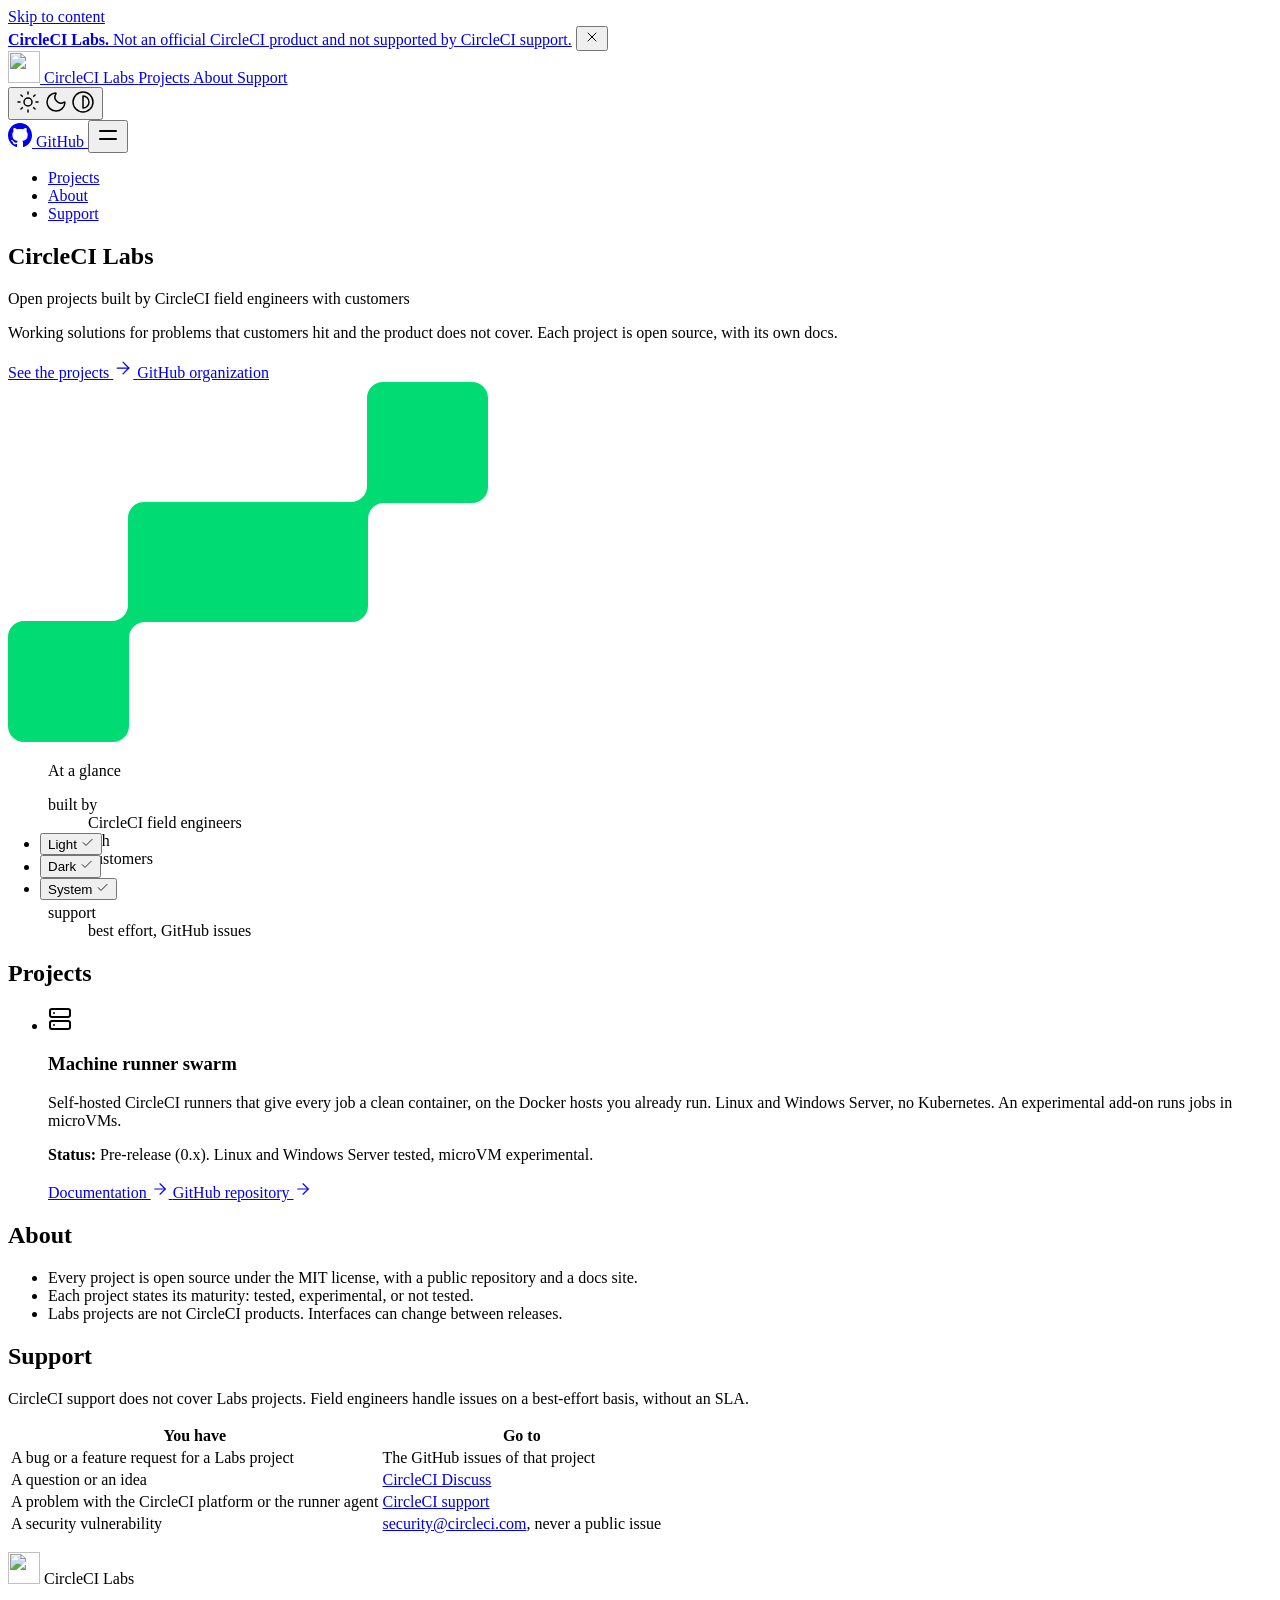
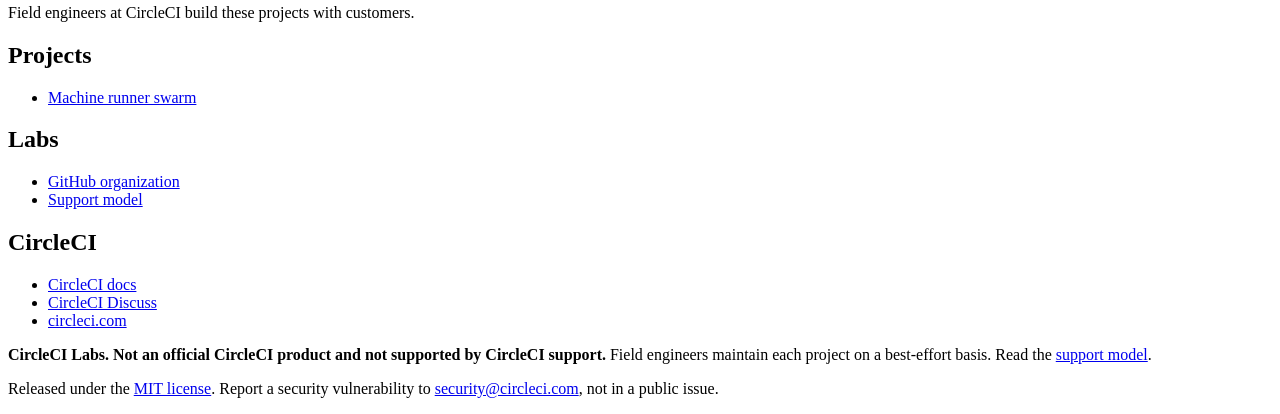
==== commit f49d3756: "docs: route runner agent problems to CircleCI support again" ====
--- a/docs/index.html
+++ b/docs/index.html
@@ -2,7 +2,7 @@
     Open projects that CircleCI field engineers build with customers.
   "><meta property="og:type" content="
     website
-  "><meta property="og:url" content="https://circleci-labs.github.io/"><meta itemprop=name content="CircleCI Labs"><meta itemprop=description content="Open projects that CircleCI field engineers build with customers."><meta itemprop=wordCount content="102"><meta name=twitter:card content="summary"><meta name=twitter:title content="CircleCI Labs"><meta name=twitter:description content="Open projects that CircleCI field engineers build with customers."><link rel=preload href=/css/compiled/main.min.c7b4cc9db4c31c1bf4df5fba066c49bcc023f67b01b7611b1b29397318fd755a.css as=style integrity="sha256-x7TMnbTDHBv031+6BmxJvMAj9nsBt2EbGyk5cxj9dVo="><link href=/css/compiled/main.min.c7b4cc9db4c31c1bf4df5fba066c49bcc023f67b01b7611b1b29397318fd755a.css rel=stylesheet integrity="sha256-x7TMnbTDHBv031+6BmxJvMAj9nsBt2EbGyk5cxj9dVo="><script src=/js/main-head.min.66b9fb49b317567e6e349b97dab60d9d3dbf3f2259b890fd625a1b1f72f82d2c.js integrity="sha256-Zrn7SbMXVn5uNJuX2rYNnT2/PyJZuJD9YlobH3L4LSw="></script><link rel=preload href=/fonts/inter-latin.woff2 as=font type=font/woff2 crossorigin><link rel=preload href=/fonts/ibm-plex-mono-400-latin.woff2 as=font type=font/woff2 crossorigin><style>@font-face{font-family:inter;font-style:normal;font-weight:400 700;font-display:swap;src:url(/fonts/inter-latin.woff2)format("woff2")}@font-face{font-family:space grotesk;font-style:normal;font-weight:500 700;font-display:swap;src:url(/fonts/space-grotesk-latin.woff2)format("woff2")}@font-face{font-family:ibm plex mono;font-style:normal;font-weight:400;font-display:swap;src:url(/fonts/ibm-plex-mono-400-latin.woff2)format("woff2")}@font-face{font-family:ibm plex mono;font-style:normal;font-weight:500;font-display:swap;src:url(/fonts/ibm-plex-mono-500-latin.woff2)format("woff2")}@font-face{font-family:ibm plex mono;font-style:normal;font-weight:600;font-display:swap;src:url(/fonts/ibm-plex-mono-600-latin.woff2)format("woff2")}</style><meta name=generator content="Hugo 0.168.0"></head><body><a href=#content class="hx:sr-only hx:focus-visible:not-sr-only hx:focus-visible:fixed hx:focus-visible:z-50 hx:focus-visible:top-2 hx:focus-visible:left-2 hx:focus-visible:bg-primary-500 hx:focus-visible:text-white hx:focus-visible:px-4 hx:focus-visible:py-2 hx:focus-visible:rounded-md hx:focus-visible:text-sm hx:focus-visible:font-medium">Skip to content</a><div class="hextra-banner hx:max-md:sticky hx:top-0 hx:z-20 hx:px-6 hx:text-center hx:text-slate-50 hx:dark:text-white hx:bg-neutral-900 hx:dark:bg-neutral-800 hx:print:[display:none]"><div class="hx:relative hx:flex hx:items-center hx:justify-center hx:font-medium hx:text-sm hx:py-2.5"><span><a class=cci-banner-link href=/index.html#support><strong>CircleCI Labs.</strong> Not an official CircleCI product and not supported by CircleCI support.</a></span>
+  "><meta property="og:url" content="https://circleci-labs.github.io/"><meta itemprop=name content="CircleCI Labs"><meta itemprop=description content="Open projects that CircleCI field engineers build with customers."><meta itemprop=wordCount content="105"><meta name=twitter:card content="summary"><meta name=twitter:title content="CircleCI Labs"><meta name=twitter:description content="Open projects that CircleCI field engineers build with customers."><link rel=preload href=/css/compiled/main.min.c7b4cc9db4c31c1bf4df5fba066c49bcc023f67b01b7611b1b29397318fd755a.css as=style integrity="sha256-x7TMnbTDHBv031+6BmxJvMAj9nsBt2EbGyk5cxj9dVo="><link href=/css/compiled/main.min.c7b4cc9db4c31c1bf4df5fba066c49bcc023f67b01b7611b1b29397318fd755a.css rel=stylesheet integrity="sha256-x7TMnbTDHBv031+6BmxJvMAj9nsBt2EbGyk5cxj9dVo="><script src=/js/main-head.min.66b9fb49b317567e6e349b97dab60d9d3dbf3f2259b890fd625a1b1f72f82d2c.js integrity="sha256-Zrn7SbMXVn5uNJuX2rYNnT2/PyJZuJD9YlobH3L4LSw="></script><link rel=preload href=/fonts/inter-latin.woff2 as=font type=font/woff2 crossorigin><link rel=preload href=/fonts/ibm-plex-mono-400-latin.woff2 as=font type=font/woff2 crossorigin><style>@font-face{font-family:inter;font-style:normal;font-weight:400 700;font-display:swap;src:url(/fonts/inter-latin.woff2)format("woff2")}@font-face{font-family:space grotesk;font-style:normal;font-weight:500 700;font-display:swap;src:url(/fonts/space-grotesk-latin.woff2)format("woff2")}@font-face{font-family:ibm plex mono;font-style:normal;font-weight:400;font-display:swap;src:url(/fonts/ibm-plex-mono-400-latin.woff2)format("woff2")}@font-face{font-family:ibm plex mono;font-style:normal;font-weight:500;font-display:swap;src:url(/fonts/ibm-plex-mono-500-latin.woff2)format("woff2")}@font-face{font-family:ibm plex mono;font-style:normal;font-weight:600;font-display:swap;src:url(/fonts/ibm-plex-mono-600-latin.woff2)format("woff2")}</style><meta name=generator content="Hugo 0.168.0"></head><body><a href=#content class="hx:sr-only hx:focus-visible:not-sr-only hx:focus-visible:fixed hx:focus-visible:z-50 hx:focus-visible:top-2 hx:focus-visible:left-2 hx:focus-visible:bg-primary-500 hx:focus-visible:text-white hx:focus-visible:px-4 hx:focus-visible:py-2 hx:focus-visible:rounded-md hx:focus-visible:text-sm hx:focus-visible:font-medium">Skip to content</a><div class="hextra-banner hx:max-md:sticky hx:top-0 hx:z-20 hx:px-6 hx:text-center hx:text-slate-50 hx:dark:text-white hx:bg-neutral-900 hx:dark:bg-neutral-800 hx:print:[display:none]"><div class="hx:relative hx:flex hx:items-center hx:justify-center hx:font-medium hx:text-sm hx:py-2.5"><span><a class=cci-banner-link href=/index.html#support><strong>CircleCI Labs.</strong> Not an official CircleCI product and not supported by CircleCI support.</a></span>
 <button class="hextra-banner-close-button hx:cursor-pointer hx:absolute hx:right-0 hx:text-white hx:font-bold hx:leading-none hx:hover:opacity-75 hx:transition hx:w-10 hx:h-10 hx:-mr-2 hx:md:mr-0 hx:flex hx:items-center hx:justify-center" aria-label="Close banner"><svg height="16" viewBox="0 0 24 24" fill="none" stroke="currentColor" stroke-width="1.5" stroke-linecap="round" stroke-linejoin="round"><path d="M18 6 6 18"/><path d="m6 6 12 12"/></svg></button></div></div><div class="hextra-nav-container hx:sticky hx:top-0 hx:z-20 hx:w-full hx:bg-transparent hx:print:hidden"><div class="hextra-nav-container-blur hx:pointer-events-none hx:absolute hx:z-[-1] hx:h-full hx:w-full hx:bg-white hx:dark:bg-dark hx:shadow-[0_2px_4px_rgba(0,0,0,.02),0_1px_0_rgba(0,0,0,.06)] hx:contrast-more:shadow-[0_0_0_1px_#000] hx:dark:shadow-[0_-1px_0_rgba(255,255,255,.1)_inset] hx:contrast-more:dark:shadow-[0_0_0_1px_#fff]"></div><nav class="hextra-max-navbar-width hx:mx-auto hx:flex hx:items-center hx:justify-end hx:gap-1 hx:md:gap-2 hx:h-[var(--hextra-navbar-height)] hx:px-6"><a class=cci-brand href=/ aria-label="CircleCI Labs home"><img class=cci-brand-icon src=/images/circleci-labs-icon.png alt width=32 height=32>
 <span class=cci-brand-org>CircleCI Labs</span>
 </a><a title href=/index.html#projects class="hx:text-sm hx:contrast-more:text-gray-700 hx:contrast-more:dark:text-gray-100 hx:relative hx:-ml-2 hx:hidden hx:whitespace-nowrap hx:p-2 hx:md:inline-flex hx:items-center hx:gap-1 hx:text-gray-600 hx:hover:text-gray-800 hx:dark:text-gray-400 hx:dark:hover:text-gray-200"><span class=hx:text-center>Projects</span>
@@ -21,7 +21,7 @@
 </a><a class="cci-btn cci-btn-secondary" href=https://github.com/CircleCI-Labs>GitHub organization</a></div></div><div class=cci-hero-art><span class=cci-jelly aria-hidden=true><svg width="480" height="360" viewBox="0 0 480 360" fill="none"><path fill-rule="evenodd" clip-rule="evenodd" d="M123469e-9 344C122697e-9 352.837 7.16357 360 16.0001 360H105C113.837 360 121 352.837 121 344V256C121 247.163 128.164 240 137 240H240 344C352.837 240 360 232.837 360 224V137C360 128.163 367.163 121 376 121h88C472.837 121 480 113.837 480 105V16C480 7.16345 472.837-.62624e-6 464-.139876e-5L375-.917938e-5C366.164-.99519e-5 359 7.16344 359 16v88C359 112.837 351.837 120 343 120H240h-1H136c-8.837.0-16 7.163-16 16v87C120 231.837 112.836 239 104 239H16.0001C7.16358 239 132022e-9 246.163 13125e-8 255l-7781e-9 89z" fill="#00DB74"/></svg></span><figure class=cci-terminal aria-label="CircleCI Labs at a glance"><figcaption><span>At a glance</span></figcaption><dl class=cci-glance><div><dt>built by</dt><dd>CircleCI field engineers</dd></div><div><dt>built with</dt><dd>customers</dd></div><div><dt>license</dt><dd>MIT</dd></div><div><dt>support</dt><dd>best effort, GitHub issues</dd></div></dl></figure></div></div></section><section id=projects class=cci-features aria-labelledby=cci-projects-title><div class=cci-wrap><h2 id=cci-projects-title class=cci-section-title>Projects</h2><ul class=cci-cards><li class=cci-card><span class=cci-card-icon aria-hidden=true><svg width="24" height="24" viewBox="0 0 24 24" fill="none" stroke="currentColor" stroke-width="2" stroke-linecap="round" stroke-linejoin="round"><rect width="20" height="8" x="2" y="2" rx="2" ry="2"/><rect width="20" height="8" x="2" y="14" rx="2" ry="2"/><line x1="6" x2="6.01" y1="6" y2="6"/><line x1="6" x2="6.01" y1="18" y2="18"/></svg></span><h3>Machine runner swarm</h3><p>Self-hosted CircleCI runners that give every job a clean container, on the Docker hosts you already run. Linux and Windows Server, no Kubernetes. An experimental add-on runs jobs in microVMs.</p><p class=cci-card-status><strong>Status:</strong> Pre-release (0.x). Linux and Windows Server tested, microVM experimental.</p><div class=cci-card-links><a class=cci-tertiary href=https://circleci-labs.github.io/machine-runner-swarm/>Documentation <svg height="18" aria-hidden="true" viewBox="0 0 24 24" fill="none" stroke="currentColor" stroke-width="1.5" stroke-linecap="round" stroke-linejoin="round"><path d="M5 12h14"/><path d="m12 5 7 7-7 7"/></svg>
 </a><a class=cci-tertiary href=https://github.com/CircleCI-Labs/machine-runner-swarm>GitHub repository <svg height="18" aria-hidden="true" viewBox="0 0 24 24" fill="none" stroke="currentColor" stroke-width="1.5" stroke-linecap="round" stroke-linejoin="round"><path d="M5 12h14"/><path d="m12 5 7 7-7 7"/></svg></a></div></li></ul></div></section><section class=cci-readme><div class="cci-wrap cci-readme-wrap"><div class="content cci-prose"><h2 data-hextra-search-id=about>About<span class="hx:absolute hx:-mt-20" id=about></span>
 <a href=#about class=subheading-anchor aria-label="Permalink for this section"></a></h2><ul><li>Every project is open source under the MIT license, with a public repository and a docs site.</li><li>Each project states its maturity: tested, experimental, or not tested.</li><li>Labs projects are not CircleCI products. Interfaces can change between releases.</li></ul><h2 data-hextra-search-id=support>Support<span class="hx:absolute hx:-mt-20" id=support></span>
-<a href=#support class=subheading-anchor aria-label="Permalink for this section"></a></h2><p>CircleCI support does not cover Labs projects. Field engineers handle issues on a best-effort basis, without an SLA.</p><table><thead><tr><th>You have</th><th>Go to</th></tr></thead><tbody><tr><td>A bug or a feature request for a Labs project</td><td>The GitHub issues of that project</td></tr><tr><td>A question or an idea</td><td><a href=https://discuss.circleci.com/ target=_blank rel=noopener>CircleCI Discuss</a></td></tr><tr><td>A problem with the CircleCI platform itself</td><td><a href=https://support.circleci.com/hc/en-us target=_blank rel=noopener>CircleCI support</a></td></tr><tr><td>A security vulnerability</td><td><a href=mailto:security@circleci.com>security@circleci.com</a>, never a public issue</td></tr></tbody></table></div></div></section></main><footer class="hextra-footer hx:bg-gray-100 hx:pb-[env(safe-area-inset-bottom)] hx:dark:bg-neutral-900 hx:print:bg-transparent"><div class="hextra-custom-footer hextra-max-footer-width hx:mx-auto hx:pl-[max(env(safe-area-inset-left),1.5rem)] hx:pr-[max(env(safe-area-inset-right),1.5rem)] hx:text-gray-600 hx:dark:text-gray-400"><div class=cci-footer><div class=cci-footer-grid><div class=cci-footer-about><p class=cci-footer-org><img class=cci-footer-icon src=/images/circleci-labs-icon.png alt width=32 height=32 loading=lazy>
+<a href=#support class=subheading-anchor aria-label="Permalink for this section"></a></h2><p>CircleCI support does not cover Labs projects. Field engineers handle issues on a best-effort basis, without an SLA.</p><table><thead><tr><th>You have</th><th>Go to</th></tr></thead><tbody><tr><td>A bug or a feature request for a Labs project</td><td>The GitHub issues of that project</td></tr><tr><td>A question or an idea</td><td><a href=https://discuss.circleci.com/ target=_blank rel=noopener>CircleCI Discuss</a></td></tr><tr><td>A problem with the CircleCI platform or the runner agent</td><td><a href=https://support.circleci.com/hc/en-us target=_blank rel=noopener>CircleCI support</a></td></tr><tr><td>A security vulnerability</td><td><a href=mailto:security@circleci.com>security@circleci.com</a>, never a public issue</td></tr></tbody></table></div></div></section></main><footer class="hextra-footer hx:bg-gray-100 hx:pb-[env(safe-area-inset-bottom)] hx:dark:bg-neutral-900 hx:print:bg-transparent"><div class="hextra-custom-footer hextra-max-footer-width hx:mx-auto hx:pl-[max(env(safe-area-inset-left),1.5rem)] hx:pr-[max(env(safe-area-inset-right),1.5rem)] hx:text-gray-600 hx:dark:text-gray-400"><div class=cci-footer><div class=cci-footer-grid><div class=cci-footer-about><p class=cci-footer-org><img class=cci-footer-icon src=/images/circleci-labs-icon.png alt width=32 height=32 loading=lazy>
 <span>CircleCI Labs</span></p><p>Field engineers at CircleCI build these projects with customers.</p></div><nav class=cci-footer-col aria-label=Projects><h2>Projects</h2><ul><li><a href=https://circleci-labs.github.io/machine-runner-swarm/>Machine runner swarm</a></li></ul></nav><nav class=cci-footer-col aria-label=Labs><h2>Labs</h2><ul><li><a href=https://github.com/CircleCI-Labs>GitHub organization</a></li><li><a href=/index.html#support>Support model</a></li></ul></nav><nav class=cci-footer-col aria-label=Community><h2>CircleCI</h2><ul><li><a href=https://circleci.com/docs/>CircleCI docs</a></li><li><a href=https://discuss.circleci.com/>CircleCI Discuss</a></li><li><a href=https://circleci.com/>circleci.com</a></li></ul></nav></div><div class=cci-footer-legal><p><strong>CircleCI Labs. Not an official CircleCI product and not supported by CircleCI support.</strong>
 Field engineers maintain each project on a best-effort basis. Read the <a href=/index.html#support>support model</a>.</p><p>Released under the <a href=https://github.com/CircleCI-Labs/circleci-labs.github.io/blob/main/LICENSE>MIT license</a>.
 Report a security vulnerability to <a href=mailto:security@circleci.com>security@circleci.com</a>, not in a public issue.</p></div></div></div></footer><script defer src=/js/main.min.412027b6cdd7491aa5dc361b765e5e193ba34f72a67fad535462e9e3f601bb4e.js integrity="sha256-QSAnts3XSRql3DYbdl5eGTujT3Kmf61TVGLp4/YBu04="></script></body></html>
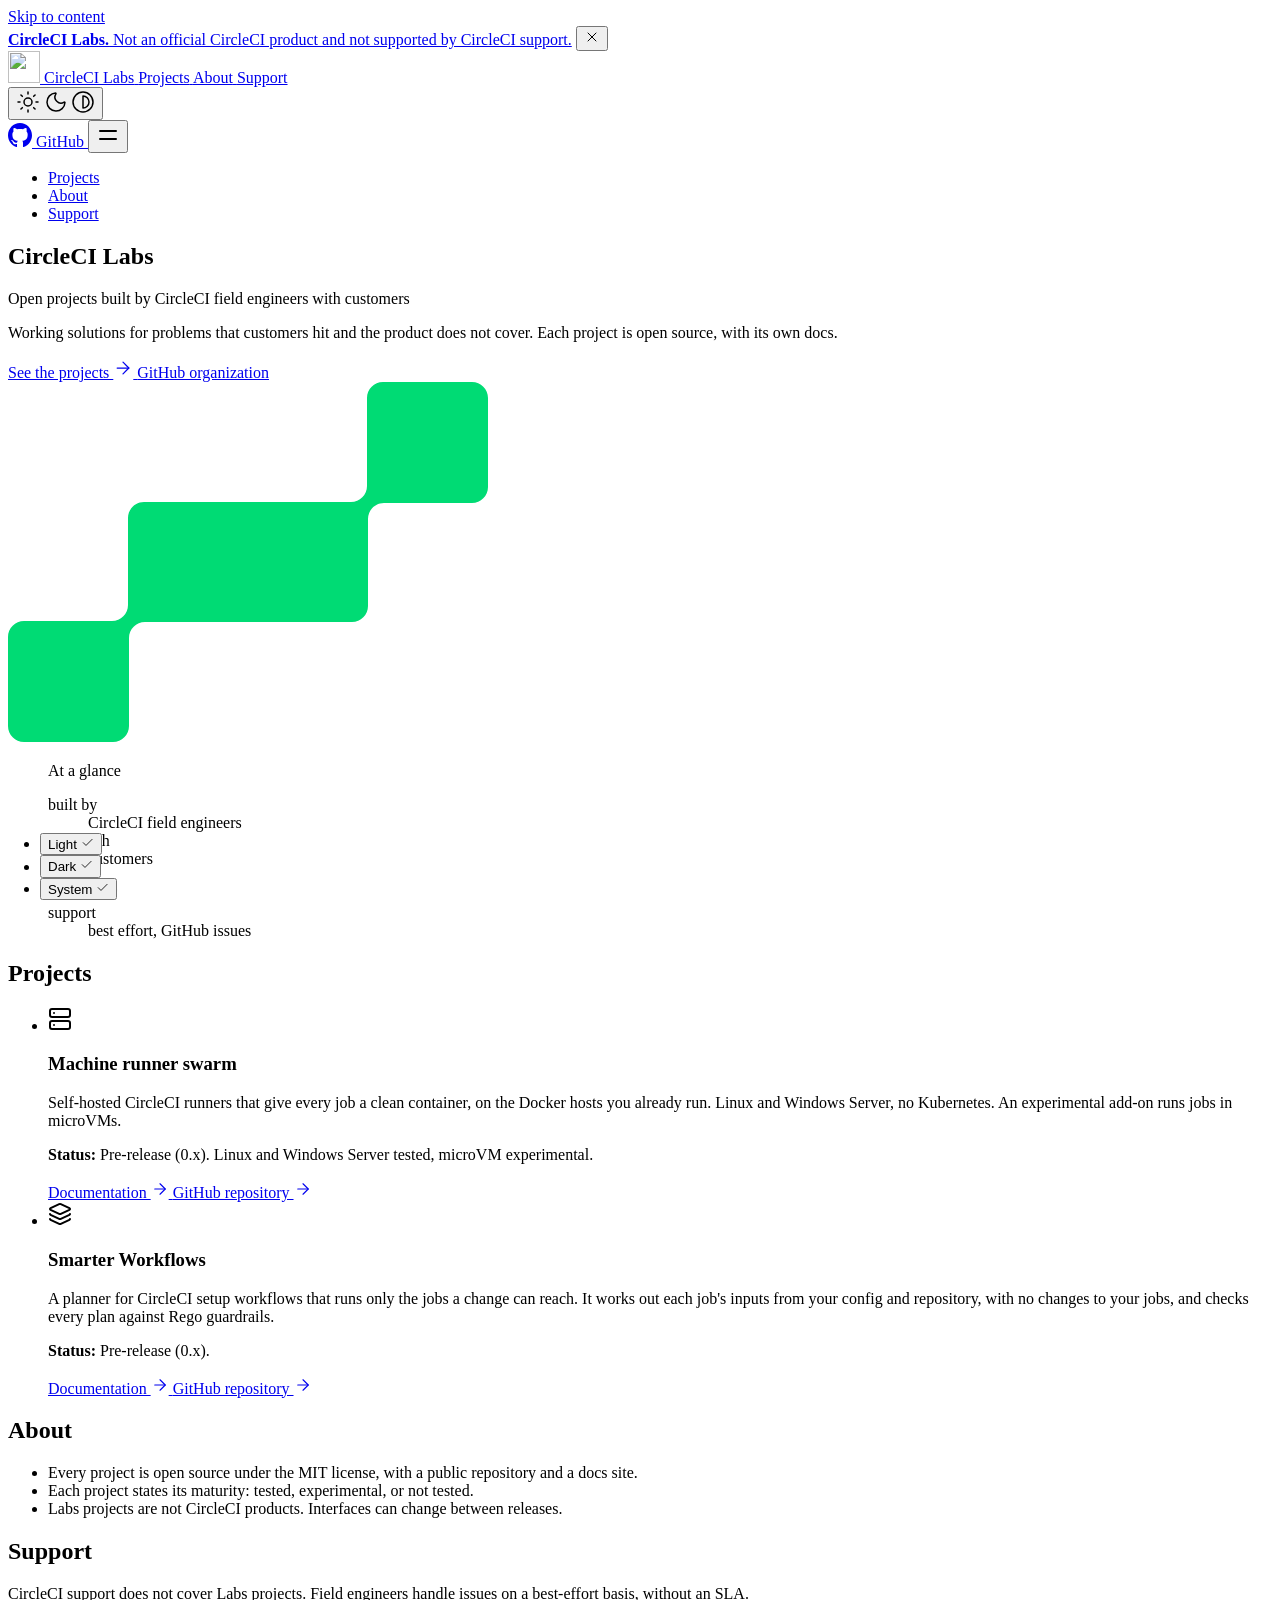
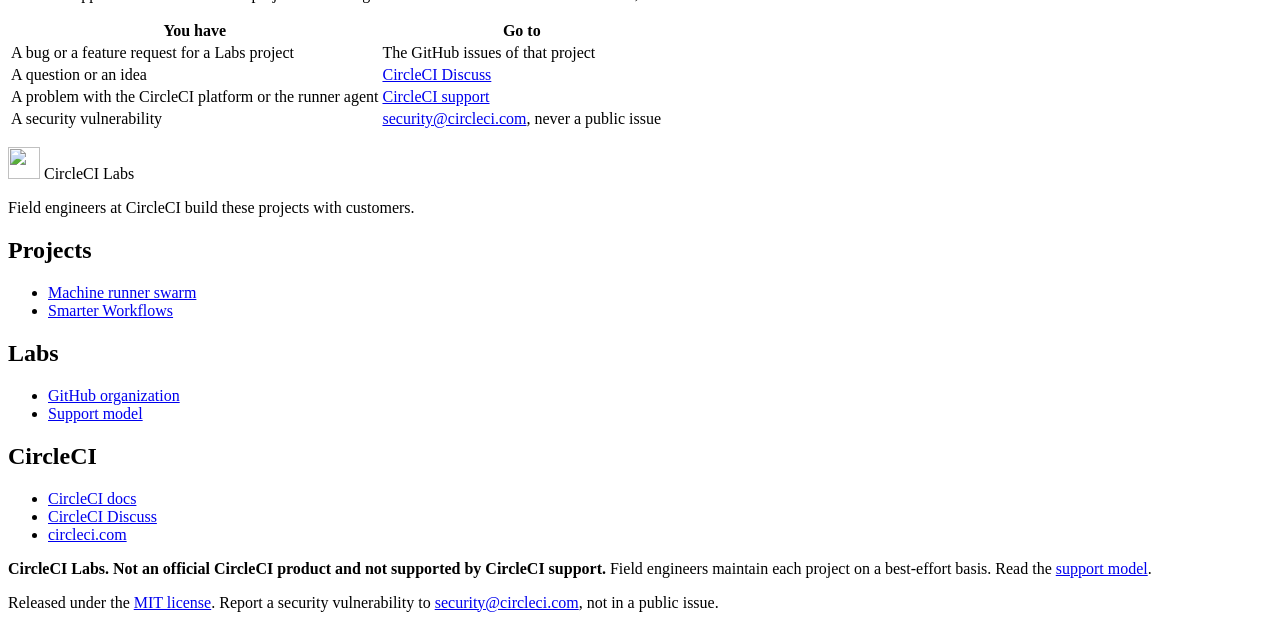
==== commit 74c46beb: "feat: add Smarter Workflows to the projects" ====
--- a/docs/index.html
+++ b/docs/index.html
@@ -19,9 +19,10 @@
 <span class=hx:sr-only>GitHub</span>
 </a><button type=button aria-label=Menu aria-expanded=false class="hextra-hamburger-menu hx:cursor-pointer hx:-mr-1 hx:rounded-sm hx:p-1 hx:active:bg-gray-400/20 hx:md:hidden hx:hextra-focus-visible-inset"><svg height="24" fill="none" viewBox="0 0 24 24" stroke="currentColor"><g><path stroke-linecap="round" stroke-linejoin="round" stroke-width="2" d="M4 8H20"/></g><g><path stroke-linecap="round" stroke-linejoin="round" stroke-width="2" d="M4 16H20"/></g></svg></button></nav></div><aside class="hextra-sidebar-container hx:flex hx:flex-col hx:print:hidden hx:md:top-[var(--hextra-navbar-height)] hx:md:shrink-0 hx:md:w-64 hx:md:self-start hx:max-md:[transform:translate3d(0,-100%,0)] hx:md:hidden"><div class="hextra-scrollbar hx:overflow-y-auto hx:overflow-x-hidden hx:p-4 hx:grow hx:md:h-[calc(100vh-var(--hextra-navbar-height)-var(--menu-height))]"><ul class="hx:flex hx:flex-col hx:gap-1 hx:md:hidden"><li><div class="hextra-sidebar-item hx:group hx:relative hx:flex hx:items-center" data-active=false><a class="hx:flex hx:items-center hx:justify-between hx:gap-2 hx:grow hx:cursor-pointer hx:rounded-sm hx:px-2 hx:py-1.5 hx:text-sm hx:transition-colors [-webkit-tap-highlight-color:transparent] [-webkit-touch-callout:none] hx:hextra-focus-visible-inset hx:text-gray-500 hx:hover:bg-gray-100 hx:hover:text-gray-900 hx:contrast-more:border hx:contrast-more:border-transparent hx:contrast-more:text-gray-900 hx:contrast-more:hover:border-gray-900 hx:dark:text-neutral-400 hx:dark:hover:bg-primary-100/5 hx:dark:hover:text-gray-50 hx:contrast-more:dark:text-gray-50 hx:contrast-more:dark:hover:border-gray-50" href=/index.html#projects><span class="hx:min-w-0 [word-break:break-word]">Projects</span></a></div></li><li><div class="hextra-sidebar-item hx:group hx:relative hx:flex hx:items-center" data-active=false><a class="hx:flex hx:items-center hx:justify-between hx:gap-2 hx:grow hx:cursor-pointer hx:rounded-sm hx:px-2 hx:py-1.5 hx:text-sm hx:transition-colors [-webkit-tap-highlight-color:transparent] [-webkit-touch-callout:none] hx:hextra-focus-visible-inset hx:text-gray-500 hx:hover:bg-gray-100 hx:hover:text-gray-900 hx:contrast-more:border hx:contrast-more:border-transparent hx:contrast-more:text-gray-900 hx:contrast-more:hover:border-gray-900 hx:dark:text-neutral-400 hx:dark:hover:bg-primary-100/5 hx:dark:hover:text-gray-50 hx:contrast-more:dark:text-gray-50 hx:contrast-more:dark:hover:border-gray-50" href=/index.html#about><span class="hx:min-w-0 [word-break:break-word]">About</span></a></div></li><li><div class="hextra-sidebar-item hx:group hx:relative hx:flex hx:items-center" data-active=false><a class="hx:flex hx:items-center hx:justify-between hx:gap-2 hx:grow hx:cursor-pointer hx:rounded-sm hx:px-2 hx:py-1.5 hx:text-sm hx:transition-colors [-webkit-tap-highlight-color:transparent] [-webkit-touch-callout:none] hx:hextra-focus-visible-inset hx:text-gray-500 hx:hover:bg-gray-100 hx:hover:text-gray-900 hx:contrast-more:border hx:contrast-more:border-transparent hx:contrast-more:text-gray-900 hx:contrast-more:hover:border-gray-900 hx:dark:text-neutral-400 hx:dark:hover:bg-primary-100/5 hx:dark:hover:text-gray-50 hx:contrast-more:dark:text-gray-50 hx:contrast-more:dark:hover:border-gray-50" href=/index.html#support><span class="hx:min-w-0 [word-break:break-word]">Support</span></a></div></li></ul></div></aside><main id=content class=cci-home><section class=cci-hero aria-labelledby=cci-hero-title><div class="cci-wrap cci-hero-grid"><div class=cci-hero-copy><h1 id=cci-hero-title class=cci-mega>CircleCI Labs</h1><p class=cci-hero-tagline>Open projects built by CircleCI field engineers with customers</p><p class=cci-hero-lead>Working solutions for problems that customers hit and the product does not cover. Each project is open source, with its own docs.</p><div class=cci-actions><a class="cci-btn cci-btn-primary" href=#projects>See the projects <svg height="20" aria-hidden="true" viewBox="0 0 24 24" fill="none" stroke="currentColor" stroke-width="1.5" stroke-linecap="round" stroke-linejoin="round"><path d="M5 12h14"/><path d="m12 5 7 7-7 7"/></svg>
 </a><a class="cci-btn cci-btn-secondary" href=https://github.com/CircleCI-Labs>GitHub organization</a></div></div><div class=cci-hero-art><span class=cci-jelly aria-hidden=true><svg width="480" height="360" viewBox="0 0 480 360" fill="none"><path fill-rule="evenodd" clip-rule="evenodd" d="M123469e-9 344C122697e-9 352.837 7.16357 360 16.0001 360H105C113.837 360 121 352.837 121 344V256C121 247.163 128.164 240 137 240H240 344C352.837 240 360 232.837 360 224V137C360 128.163 367.163 121 376 121h88C472.837 121 480 113.837 480 105V16C480 7.16345 472.837-.62624e-6 464-.139876e-5L375-.917938e-5C366.164-.99519e-5 359 7.16344 359 16v88C359 112.837 351.837 120 343 120H240h-1H136c-8.837.0-16 7.163-16 16v87C120 231.837 112.836 239 104 239H16.0001C7.16358 239 132022e-9 246.163 13125e-8 255l-7781e-9 89z" fill="#00DB74"/></svg></span><figure class=cci-terminal aria-label="CircleCI Labs at a glance"><figcaption><span>At a glance</span></figcaption><dl class=cci-glance><div><dt>built by</dt><dd>CircleCI field engineers</dd></div><div><dt>built with</dt><dd>customers</dd></div><div><dt>license</dt><dd>MIT</dd></div><div><dt>support</dt><dd>best effort, GitHub issues</dd></div></dl></figure></div></div></section><section id=projects class=cci-features aria-labelledby=cci-projects-title><div class=cci-wrap><h2 id=cci-projects-title class=cci-section-title>Projects</h2><ul class=cci-cards><li class=cci-card><span class=cci-card-icon aria-hidden=true><svg width="24" height="24" viewBox="0 0 24 24" fill="none" stroke="currentColor" stroke-width="2" stroke-linecap="round" stroke-linejoin="round"><rect width="20" height="8" x="2" y="2" rx="2" ry="2"/><rect width="20" height="8" x="2" y="14" rx="2" ry="2"/><line x1="6" x2="6.01" y1="6" y2="6"/><line x1="6" x2="6.01" y1="18" y2="18"/></svg></span><h3>Machine runner swarm</h3><p>Self-hosted CircleCI runners that give every job a clean container, on the Docker hosts you already run. Linux and Windows Server, no Kubernetes. An experimental add-on runs jobs in microVMs.</p><p class=cci-card-status><strong>Status:</strong> Pre-release (0.x). Linux and Windows Server tested, microVM experimental.</p><div class=cci-card-links><a class=cci-tertiary href=https://circleci-labs.github.io/machine-runner-swarm/>Documentation <svg height="18" aria-hidden="true" viewBox="0 0 24 24" fill="none" stroke="currentColor" stroke-width="1.5" stroke-linecap="round" stroke-linejoin="round"><path d="M5 12h14"/><path d="m12 5 7 7-7 7"/></svg>
-</a><a class=cci-tertiary href=https://github.com/CircleCI-Labs/machine-runner-swarm>GitHub repository <svg height="18" aria-hidden="true" viewBox="0 0 24 24" fill="none" stroke="currentColor" stroke-width="1.5" stroke-linecap="round" stroke-linejoin="round"><path d="M5 12h14"/><path d="m12 5 7 7-7 7"/></svg></a></div></li></ul></div></section><section class=cci-readme><div class="cci-wrap cci-readme-wrap"><div class="content cci-prose"><h2 data-hextra-search-id=about>About<span class="hx:absolute hx:-mt-20" id=about></span>
+</a><a class=cci-tertiary href=https://github.com/CircleCI-Labs/machine-runner-swarm>GitHub repository <svg height="18" aria-hidden="true" viewBox="0 0 24 24" fill="none" stroke="currentColor" stroke-width="1.5" stroke-linecap="round" stroke-linejoin="round"><path d="M5 12h14"/><path d="m12 5 7 7-7 7"/></svg></a></div></li><li class=cci-card><span class=cci-card-icon aria-hidden=true><svg width="24" height="24" viewBox="0 0 24 24" fill="none" stroke="currentColor" stroke-width="2" stroke-linecap="round" stroke-linejoin="round"><path d="M12.83 2.18a2 2 0 00-1.66.0L2.6 6.08a1 1 0 000 1.83l8.58 3.91a2 2 0 001.66.0l8.58-3.9a1 1 0 000-1.83z"/><path d="M2 12a1 1 0 00.58.91l8.6 3.91a2 2 0 001.65.0l8.58-3.9A1 1 0 0022 12"/><path d="M2 17a1 1 0 00.58.91l8.6 3.91a2 2 0 001.65.0l8.58-3.9A1 1 0 0022 17"/></svg></span><h3>Smarter Workflows</h3><p>A planner for CircleCI setup workflows that runs only the jobs a change can reach. It works out each job's inputs from your config and repository, with no changes to your jobs, and checks every plan against Rego guardrails.</p><p class=cci-card-status><strong>Status:</strong> Pre-release (0.x).</p><div class=cci-card-links><a class=cci-tertiary href=https://circleci-labs.github.io/smarter-workflows/>Documentation <svg height="18" aria-hidden="true" viewBox="0 0 24 24" fill="none" stroke="currentColor" stroke-width="1.5" stroke-linecap="round" stroke-linejoin="round"><path d="M5 12h14"/><path d="m12 5 7 7-7 7"/></svg>
+</a><a class=cci-tertiary href=https://github.com/CircleCI-Labs/smarter-workflows>GitHub repository <svg height="18" aria-hidden="true" viewBox="0 0 24 24" fill="none" stroke="currentColor" stroke-width="1.5" stroke-linecap="round" stroke-linejoin="round"><path d="M5 12h14"/><path d="m12 5 7 7-7 7"/></svg></a></div></li></ul></div></section><section class=cci-readme><div class="cci-wrap cci-readme-wrap"><div class="content cci-prose"><h2 data-hextra-search-id=about>About<span class="hx:absolute hx:-mt-20" id=about></span>
 <a href=#about class=subheading-anchor aria-label="Permalink for this section"></a></h2><ul><li>Every project is open source under the MIT license, with a public repository and a docs site.</li><li>Each project states its maturity: tested, experimental, or not tested.</li><li>Labs projects are not CircleCI products. Interfaces can change between releases.</li></ul><h2 data-hextra-search-id=support>Support<span class="hx:absolute hx:-mt-20" id=support></span>
 <a href=#support class=subheading-anchor aria-label="Permalink for this section"></a></h2><p>CircleCI support does not cover Labs projects. Field engineers handle issues on a best-effort basis, without an SLA.</p><table><thead><tr><th>You have</th><th>Go to</th></tr></thead><tbody><tr><td>A bug or a feature request for a Labs project</td><td>The GitHub issues of that project</td></tr><tr><td>A question or an idea</td><td><a href=https://discuss.circleci.com/ target=_blank rel=noopener>CircleCI Discuss</a></td></tr><tr><td>A problem with the CircleCI platform or the runner agent</td><td><a href=https://support.circleci.com/hc/en-us target=_blank rel=noopener>CircleCI support</a></td></tr><tr><td>A security vulnerability</td><td><a href=mailto:security@circleci.com>security@circleci.com</a>, never a public issue</td></tr></tbody></table></div></div></section></main><footer class="hextra-footer hx:bg-gray-100 hx:pb-[env(safe-area-inset-bottom)] hx:dark:bg-neutral-900 hx:print:bg-transparent"><div class="hextra-custom-footer hextra-max-footer-width hx:mx-auto hx:pl-[max(env(safe-area-inset-left),1.5rem)] hx:pr-[max(env(safe-area-inset-right),1.5rem)] hx:text-gray-600 hx:dark:text-gray-400"><div class=cci-footer><div class=cci-footer-grid><div class=cci-footer-about><p class=cci-footer-org><img class=cci-footer-icon src=/images/circleci-labs-icon.png alt width=32 height=32 loading=lazy>
-<span>CircleCI Labs</span></p><p>Field engineers at CircleCI build these projects with customers.</p></div><nav class=cci-footer-col aria-label=Projects><h2>Projects</h2><ul><li><a href=https://circleci-labs.github.io/machine-runner-swarm/>Machine runner swarm</a></li></ul></nav><nav class=cci-footer-col aria-label=Labs><h2>Labs</h2><ul><li><a href=https://github.com/CircleCI-Labs>GitHub organization</a></li><li><a href=/index.html#support>Support model</a></li></ul></nav><nav class=cci-footer-col aria-label=Community><h2>CircleCI</h2><ul><li><a href=https://circleci.com/docs/>CircleCI docs</a></li><li><a href=https://discuss.circleci.com/>CircleCI Discuss</a></li><li><a href=https://circleci.com/>circleci.com</a></li></ul></nav></div><div class=cci-footer-legal><p><strong>CircleCI Labs. Not an official CircleCI product and not supported by CircleCI support.</strong>
+<span>CircleCI Labs</span></p><p>Field engineers at CircleCI build these projects with customers.</p></div><nav class=cci-footer-col aria-label=Projects><h2>Projects</h2><ul><li><a href=https://circleci-labs.github.io/machine-runner-swarm/>Machine runner swarm</a></li><li><a href=https://circleci-labs.github.io/smarter-workflows/>Smarter Workflows</a></li></ul></nav><nav class=cci-footer-col aria-label=Labs><h2>Labs</h2><ul><li><a href=https://github.com/CircleCI-Labs>GitHub organization</a></li><li><a href=/index.html#support>Support model</a></li></ul></nav><nav class=cci-footer-col aria-label=Community><h2>CircleCI</h2><ul><li><a href=https://circleci.com/docs/>CircleCI docs</a></li><li><a href=https://discuss.circleci.com/>CircleCI Discuss</a></li><li><a href=https://circleci.com/>circleci.com</a></li></ul></nav></div><div class=cci-footer-legal><p><strong>CircleCI Labs. Not an official CircleCI product and not supported by CircleCI support.</strong>
 Field engineers maintain each project on a best-effort basis. Read the <a href=/index.html#support>support model</a>.</p><p>Released under the <a href=https://github.com/CircleCI-Labs/circleci-labs.github.io/blob/main/LICENSE>MIT license</a>.
 Report a security vulnerability to <a href=mailto:security@circleci.com>security@circleci.com</a>, not in a public issue.</p></div></div></div></footer><script defer src=/js/main.min.412027b6cdd7491aa5dc361b765e5e193ba34f72a67fad535462e9e3f601bb4e.js integrity="sha256-QSAnts3XSRql3DYbdl5eGTujT3Kmf61TVGLp4/YBu04="></script></body></html>
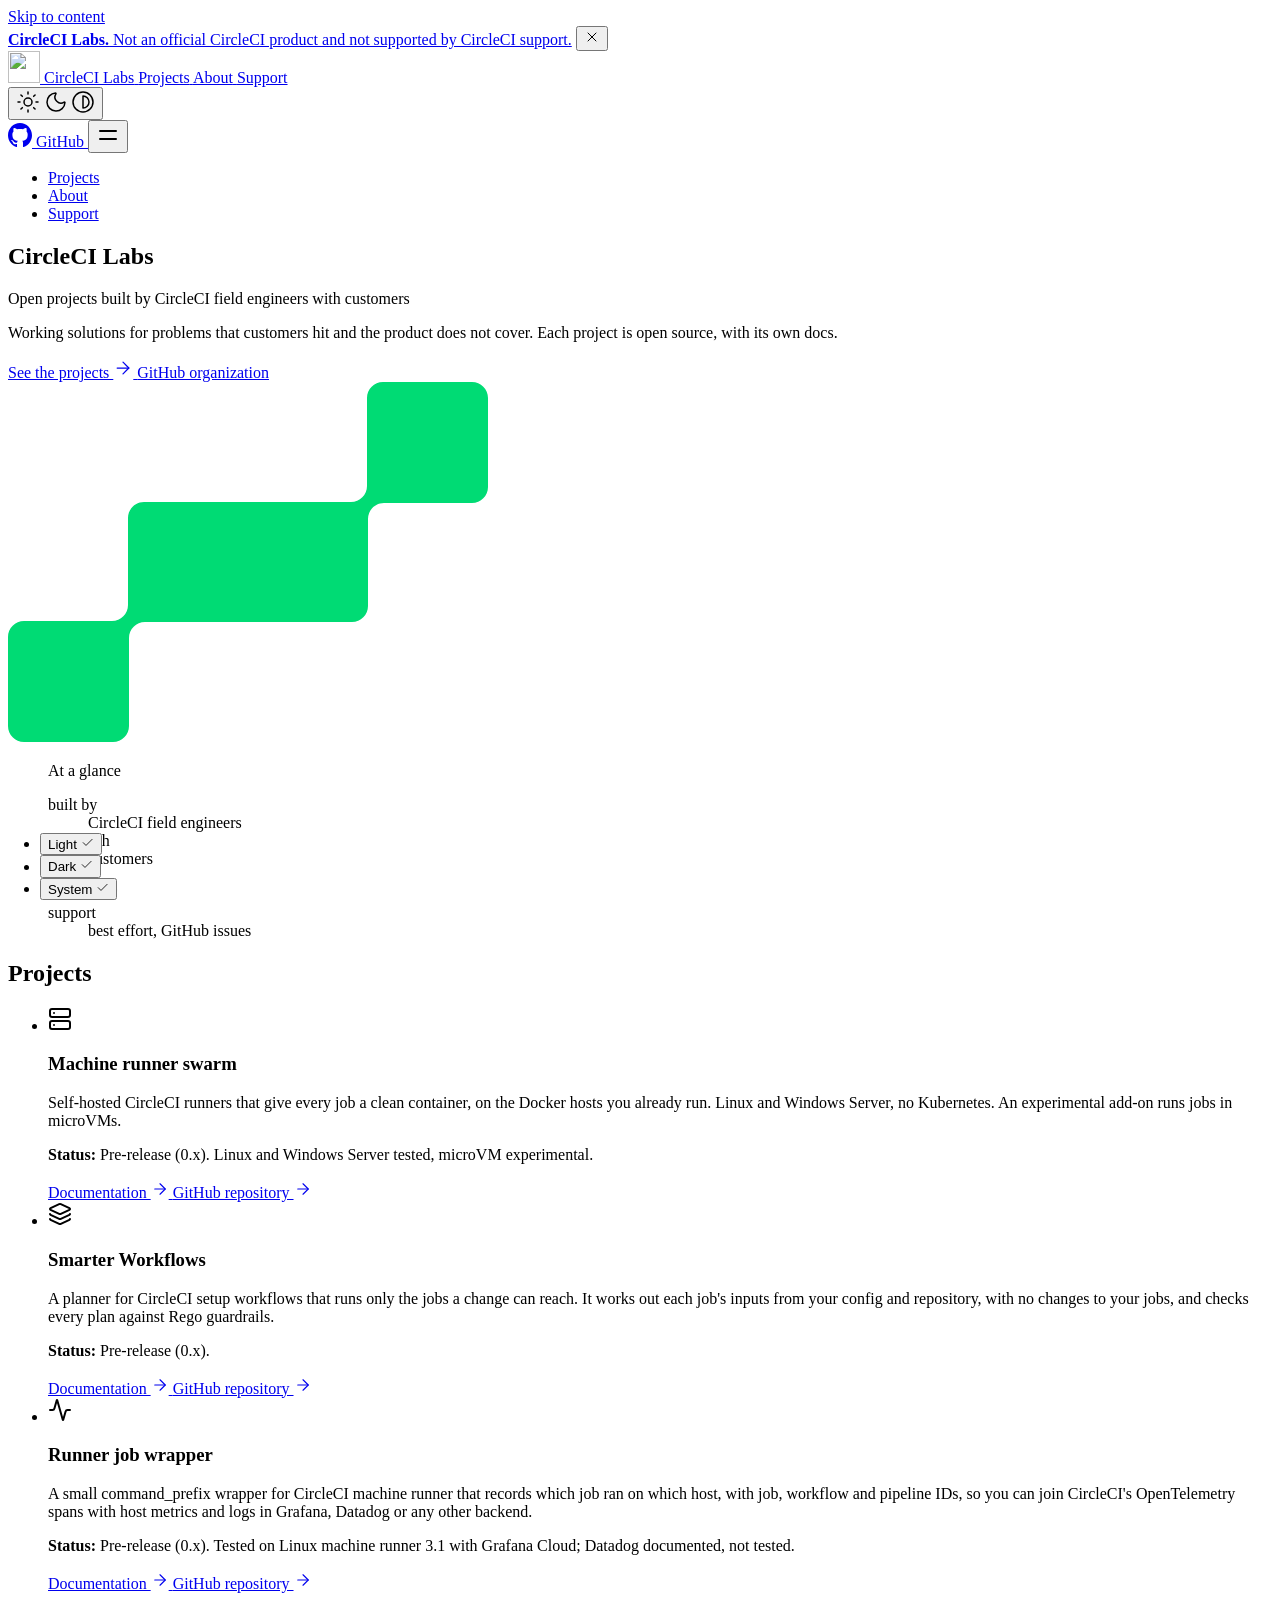
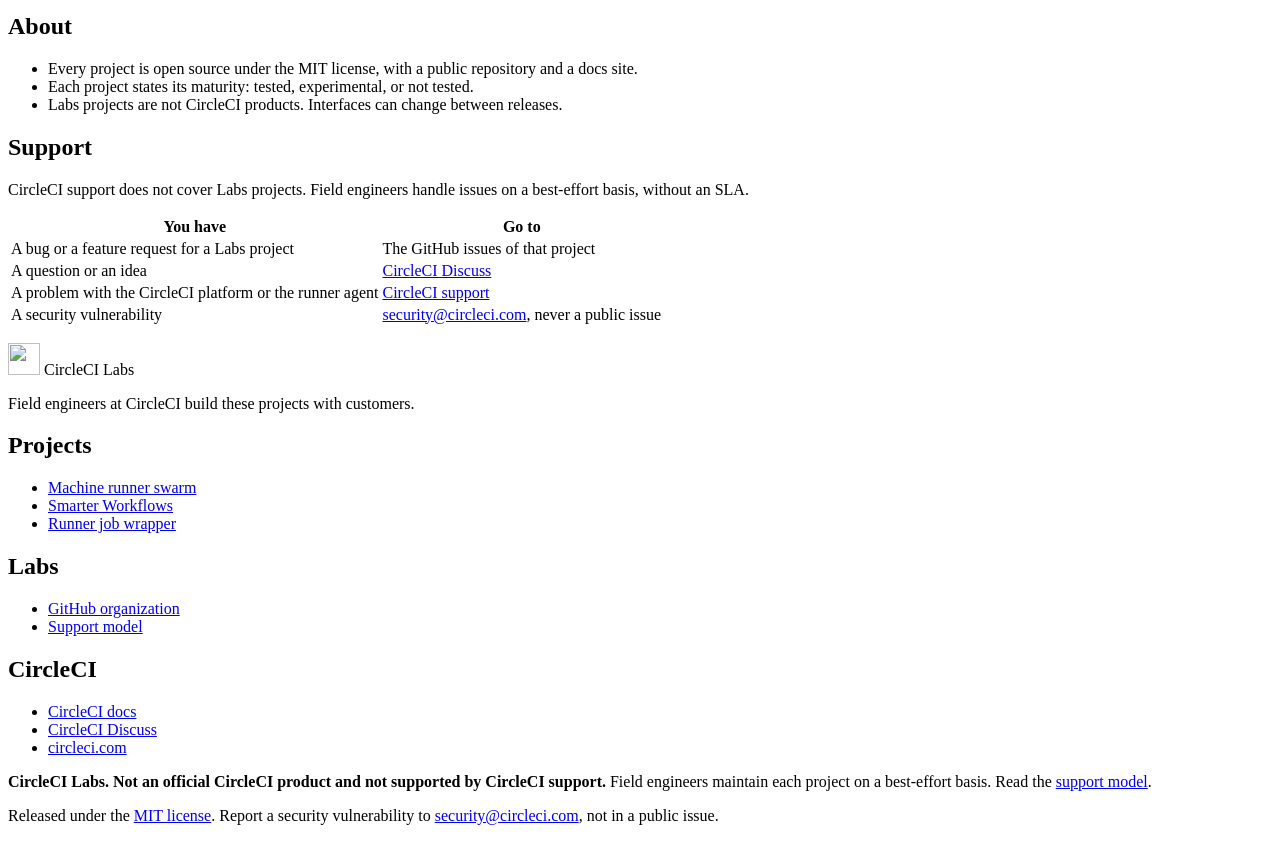
==== commit c6d6b9e1: "feat: add runner job wrapper to the hub" ====
--- a/docs/index.html
+++ b/docs/index.html
@@ -20,9 +20,10 @@
 </a><button type=button aria-label=Menu aria-expanded=false class="hextra-hamburger-menu hx:cursor-pointer hx:-mr-1 hx:rounded-sm hx:p-1 hx:active:bg-gray-400/20 hx:md:hidden hx:hextra-focus-visible-inset"><svg height="24" fill="none" viewBox="0 0 24 24" stroke="currentColor"><g><path stroke-linecap="round" stroke-linejoin="round" stroke-width="2" d="M4 8H20"/></g><g><path stroke-linecap="round" stroke-linejoin="round" stroke-width="2" d="M4 16H20"/></g></svg></button></nav></div><aside class="hextra-sidebar-container hx:flex hx:flex-col hx:print:hidden hx:md:top-[var(--hextra-navbar-height)] hx:md:shrink-0 hx:md:w-64 hx:md:self-start hx:max-md:[transform:translate3d(0,-100%,0)] hx:md:hidden"><div class="hextra-scrollbar hx:overflow-y-auto hx:overflow-x-hidden hx:p-4 hx:grow hx:md:h-[calc(100vh-var(--hextra-navbar-height)-var(--menu-height))]"><ul class="hx:flex hx:flex-col hx:gap-1 hx:md:hidden"><li><div class="hextra-sidebar-item hx:group hx:relative hx:flex hx:items-center" data-active=false><a class="hx:flex hx:items-center hx:justify-between hx:gap-2 hx:grow hx:cursor-pointer hx:rounded-sm hx:px-2 hx:py-1.5 hx:text-sm hx:transition-colors [-webkit-tap-highlight-color:transparent] [-webkit-touch-callout:none] hx:hextra-focus-visible-inset hx:text-gray-500 hx:hover:bg-gray-100 hx:hover:text-gray-900 hx:contrast-more:border hx:contrast-more:border-transparent hx:contrast-more:text-gray-900 hx:contrast-more:hover:border-gray-900 hx:dark:text-neutral-400 hx:dark:hover:bg-primary-100/5 hx:dark:hover:text-gray-50 hx:contrast-more:dark:text-gray-50 hx:contrast-more:dark:hover:border-gray-50" href=/index.html#projects><span class="hx:min-w-0 [word-break:break-word]">Projects</span></a></div></li><li><div class="hextra-sidebar-item hx:group hx:relative hx:flex hx:items-center" data-active=false><a class="hx:flex hx:items-center hx:justify-between hx:gap-2 hx:grow hx:cursor-pointer hx:rounded-sm hx:px-2 hx:py-1.5 hx:text-sm hx:transition-colors [-webkit-tap-highlight-color:transparent] [-webkit-touch-callout:none] hx:hextra-focus-visible-inset hx:text-gray-500 hx:hover:bg-gray-100 hx:hover:text-gray-900 hx:contrast-more:border hx:contrast-more:border-transparent hx:contrast-more:text-gray-900 hx:contrast-more:hover:border-gray-900 hx:dark:text-neutral-400 hx:dark:hover:bg-primary-100/5 hx:dark:hover:text-gray-50 hx:contrast-more:dark:text-gray-50 hx:contrast-more:dark:hover:border-gray-50" href=/index.html#about><span class="hx:min-w-0 [word-break:break-word]">About</span></a></div></li><li><div class="hextra-sidebar-item hx:group hx:relative hx:flex hx:items-center" data-active=false><a class="hx:flex hx:items-center hx:justify-between hx:gap-2 hx:grow hx:cursor-pointer hx:rounded-sm hx:px-2 hx:py-1.5 hx:text-sm hx:transition-colors [-webkit-tap-highlight-color:transparent] [-webkit-touch-callout:none] hx:hextra-focus-visible-inset hx:text-gray-500 hx:hover:bg-gray-100 hx:hover:text-gray-900 hx:contrast-more:border hx:contrast-more:border-transparent hx:contrast-more:text-gray-900 hx:contrast-more:hover:border-gray-900 hx:dark:text-neutral-400 hx:dark:hover:bg-primary-100/5 hx:dark:hover:text-gray-50 hx:contrast-more:dark:text-gray-50 hx:contrast-more:dark:hover:border-gray-50" href=/index.html#support><span class="hx:min-w-0 [word-break:break-word]">Support</span></a></div></li></ul></div></aside><main id=content class=cci-home><section class=cci-hero aria-labelledby=cci-hero-title><div class="cci-wrap cci-hero-grid"><div class=cci-hero-copy><h1 id=cci-hero-title class=cci-mega>CircleCI Labs</h1><p class=cci-hero-tagline>Open projects built by CircleCI field engineers with customers</p><p class=cci-hero-lead>Working solutions for problems that customers hit and the product does not cover. Each project is open source, with its own docs.</p><div class=cci-actions><a class="cci-btn cci-btn-primary" href=#projects>See the projects <svg height="20" aria-hidden="true" viewBox="0 0 24 24" fill="none" stroke="currentColor" stroke-width="1.5" stroke-linecap="round" stroke-linejoin="round"><path d="M5 12h14"/><path d="m12 5 7 7-7 7"/></svg>
 </a><a class="cci-btn cci-btn-secondary" href=https://github.com/CircleCI-Labs>GitHub organization</a></div></div><div class=cci-hero-art><span class=cci-jelly aria-hidden=true><svg width="480" height="360" viewBox="0 0 480 360" fill="none"><path fill-rule="evenodd" clip-rule="evenodd" d="M123469e-9 344C122697e-9 352.837 7.16357 360 16.0001 360H105C113.837 360 121 352.837 121 344V256C121 247.163 128.164 240 137 240H240 344C352.837 240 360 232.837 360 224V137C360 128.163 367.163 121 376 121h88C472.837 121 480 113.837 480 105V16C480 7.16345 472.837-.62624e-6 464-.139876e-5L375-.917938e-5C366.164-.99519e-5 359 7.16344 359 16v88C359 112.837 351.837 120 343 120H240h-1H136c-8.837.0-16 7.163-16 16v87C120 231.837 112.836 239 104 239H16.0001C7.16358 239 132022e-9 246.163 13125e-8 255l-7781e-9 89z" fill="#00DB74"/></svg></span><figure class=cci-terminal aria-label="CircleCI Labs at a glance"><figcaption><span>At a glance</span></figcaption><dl class=cci-glance><div><dt>built by</dt><dd>CircleCI field engineers</dd></div><div><dt>built with</dt><dd>customers</dd></div><div><dt>license</dt><dd>MIT</dd></div><div><dt>support</dt><dd>best effort, GitHub issues</dd></div></dl></figure></div></div></section><section id=projects class=cci-features aria-labelledby=cci-projects-title><div class=cci-wrap><h2 id=cci-projects-title class=cci-section-title>Projects</h2><ul class=cci-cards><li class=cci-card><span class=cci-card-icon aria-hidden=true><svg width="24" height="24" viewBox="0 0 24 24" fill="none" stroke="currentColor" stroke-width="2" stroke-linecap="round" stroke-linejoin="round"><rect width="20" height="8" x="2" y="2" rx="2" ry="2"/><rect width="20" height="8" x="2" y="14" rx="2" ry="2"/><line x1="6" x2="6.01" y1="6" y2="6"/><line x1="6" x2="6.01" y1="18" y2="18"/></svg></span><h3>Machine runner swarm</h3><p>Self-hosted CircleCI runners that give every job a clean container, on the Docker hosts you already run. Linux and Windows Server, no Kubernetes. An experimental add-on runs jobs in microVMs.</p><p class=cci-card-status><strong>Status:</strong> Pre-release (0.x). Linux and Windows Server tested, microVM experimental.</p><div class=cci-card-links><a class=cci-tertiary href=https://circleci-labs.github.io/machine-runner-swarm/>Documentation <svg height="18" aria-hidden="true" viewBox="0 0 24 24" fill="none" stroke="currentColor" stroke-width="1.5" stroke-linecap="round" stroke-linejoin="round"><path d="M5 12h14"/><path d="m12 5 7 7-7 7"/></svg>
 </a><a class=cci-tertiary href=https://github.com/CircleCI-Labs/machine-runner-swarm>GitHub repository <svg height="18" aria-hidden="true" viewBox="0 0 24 24" fill="none" stroke="currentColor" stroke-width="1.5" stroke-linecap="round" stroke-linejoin="round"><path d="M5 12h14"/><path d="m12 5 7 7-7 7"/></svg></a></div></li><li class=cci-card><span class=cci-card-icon aria-hidden=true><svg width="24" height="24" viewBox="0 0 24 24" fill="none" stroke="currentColor" stroke-width="2" stroke-linecap="round" stroke-linejoin="round"><path d="M12.83 2.18a2 2 0 00-1.66.0L2.6 6.08a1 1 0 000 1.83l8.58 3.91a2 2 0 001.66.0l8.58-3.9a1 1 0 000-1.83z"/><path d="M2 12a1 1 0 00.58.91l8.6 3.91a2 2 0 001.65.0l8.58-3.9A1 1 0 0022 12"/><path d="M2 17a1 1 0 00.58.91l8.6 3.91a2 2 0 001.65.0l8.58-3.9A1 1 0 0022 17"/></svg></span><h3>Smarter Workflows</h3><p>A planner for CircleCI setup workflows that runs only the jobs a change can reach. It works out each job's inputs from your config and repository, with no changes to your jobs, and checks every plan against Rego guardrails.</p><p class=cci-card-status><strong>Status:</strong> Pre-release (0.x).</p><div class=cci-card-links><a class=cci-tertiary href=https://circleci-labs.github.io/smarter-workflows/>Documentation <svg height="18" aria-hidden="true" viewBox="0 0 24 24" fill="none" stroke="currentColor" stroke-width="1.5" stroke-linecap="round" stroke-linejoin="round"><path d="M5 12h14"/><path d="m12 5 7 7-7 7"/></svg>
-</a><a class=cci-tertiary href=https://github.com/CircleCI-Labs/smarter-workflows>GitHub repository <svg height="18" aria-hidden="true" viewBox="0 0 24 24" fill="none" stroke="currentColor" stroke-width="1.5" stroke-linecap="round" stroke-linejoin="round"><path d="M5 12h14"/><path d="m12 5 7 7-7 7"/></svg></a></div></li></ul></div></section><section class=cci-readme><div class="cci-wrap cci-readme-wrap"><div class="content cci-prose"><h2 data-hextra-search-id=about>About<span class="hx:absolute hx:-mt-20" id=about></span>
+</a><a class=cci-tertiary href=https://github.com/CircleCI-Labs/smarter-workflows>GitHub repository <svg height="18" aria-hidden="true" viewBox="0 0 24 24" fill="none" stroke="currentColor" stroke-width="1.5" stroke-linecap="round" stroke-linejoin="round"><path d="M5 12h14"/><path d="m12 5 7 7-7 7"/></svg></a></div></li><li class=cci-card><span class=cci-card-icon aria-hidden=true><svg width="24" height="24" viewBox="0 0 24 24" fill="none" stroke="currentColor" stroke-width="2" stroke-linecap="round" stroke-linejoin="round"><path d="M22 12h-2.48a2 2 0 00-1.93 1.46l-2.35 8.36a.25.25.0 01-.48.0L9.24 2.18a.25.25.0 00-.48.0l-2.35 8.36A2 2 0 014.49 12H2"/></svg></span><h3>Runner job wrapper</h3><p>A small command_prefix wrapper for CircleCI machine runner that records which job ran on which host, with job, workflow and pipeline IDs, so you can join CircleCI's OpenTelemetry spans with host metrics and logs in Grafana, Datadog or any other backend.</p><p class=cci-card-status><strong>Status:</strong> Pre-release (0.x). Tested on Linux machine runner 3.1 with Grafana Cloud; Datadog documented, not tested.</p><div class=cci-card-links><a class=cci-tertiary href=https://circleci-labs.github.io/runner-job-wrapper/>Documentation <svg height="18" aria-hidden="true" viewBox="0 0 24 24" fill="none" stroke="currentColor" stroke-width="1.5" stroke-linecap="round" stroke-linejoin="round"><path d="M5 12h14"/><path d="m12 5 7 7-7 7"/></svg>
+</a><a class=cci-tertiary href=https://github.com/CircleCI-Labs/runner-job-wrapper>GitHub repository <svg height="18" aria-hidden="true" viewBox="0 0 24 24" fill="none" stroke="currentColor" stroke-width="1.5" stroke-linecap="round" stroke-linejoin="round"><path d="M5 12h14"/><path d="m12 5 7 7-7 7"/></svg></a></div></li></ul></div></section><section class=cci-readme><div class="cci-wrap cci-readme-wrap"><div class="content cci-prose"><h2 data-hextra-search-id=about>About<span class="hx:absolute hx:-mt-20" id=about></span>
 <a href=#about class=subheading-anchor aria-label="Permalink for this section"></a></h2><ul><li>Every project is open source under the MIT license, with a public repository and a docs site.</li><li>Each project states its maturity: tested, experimental, or not tested.</li><li>Labs projects are not CircleCI products. Interfaces can change between releases.</li></ul><h2 data-hextra-search-id=support>Support<span class="hx:absolute hx:-mt-20" id=support></span>
 <a href=#support class=subheading-anchor aria-label="Permalink for this section"></a></h2><p>CircleCI support does not cover Labs projects. Field engineers handle issues on a best-effort basis, without an SLA.</p><table><thead><tr><th>You have</th><th>Go to</th></tr></thead><tbody><tr><td>A bug or a feature request for a Labs project</td><td>The GitHub issues of that project</td></tr><tr><td>A question or an idea</td><td><a href=https://discuss.circleci.com/ target=_blank rel=noopener>CircleCI Discuss</a></td></tr><tr><td>A problem with the CircleCI platform or the runner agent</td><td><a href=https://support.circleci.com/hc/en-us target=_blank rel=noopener>CircleCI support</a></td></tr><tr><td>A security vulnerability</td><td><a href=mailto:security@circleci.com>security@circleci.com</a>, never a public issue</td></tr></tbody></table></div></div></section></main><footer class="hextra-footer hx:bg-gray-100 hx:pb-[env(safe-area-inset-bottom)] hx:dark:bg-neutral-900 hx:print:bg-transparent"><div class="hextra-custom-footer hextra-max-footer-width hx:mx-auto hx:pl-[max(env(safe-area-inset-left),1.5rem)] hx:pr-[max(env(safe-area-inset-right),1.5rem)] hx:text-gray-600 hx:dark:text-gray-400"><div class=cci-footer><div class=cci-footer-grid><div class=cci-footer-about><p class=cci-footer-org><img class=cci-footer-icon src=/images/circleci-labs-icon.png alt width=32 height=32 loading=lazy>
-<span>CircleCI Labs</span></p><p>Field engineers at CircleCI build these projects with customers.</p></div><nav class=cci-footer-col aria-label=Projects><h2>Projects</h2><ul><li><a href=https://circleci-labs.github.io/machine-runner-swarm/>Machine runner swarm</a></li><li><a href=https://circleci-labs.github.io/smarter-workflows/>Smarter Workflows</a></li></ul></nav><nav class=cci-footer-col aria-label=Labs><h2>Labs</h2><ul><li><a href=https://github.com/CircleCI-Labs>GitHub organization</a></li><li><a href=/index.html#support>Support model</a></li></ul></nav><nav class=cci-footer-col aria-label=Community><h2>CircleCI</h2><ul><li><a href=https://circleci.com/docs/>CircleCI docs</a></li><li><a href=https://discuss.circleci.com/>CircleCI Discuss</a></li><li><a href=https://circleci.com/>circleci.com</a></li></ul></nav></div><div class=cci-footer-legal><p><strong>CircleCI Labs. Not an official CircleCI product and not supported by CircleCI support.</strong>
+<span>CircleCI Labs</span></p><p>Field engineers at CircleCI build these projects with customers.</p></div><nav class=cci-footer-col aria-label=Projects><h2>Projects</h2><ul><li><a href=https://circleci-labs.github.io/machine-runner-swarm/>Machine runner swarm</a></li><li><a href=https://circleci-labs.github.io/smarter-workflows/>Smarter Workflows</a></li><li><a href=https://circleci-labs.github.io/runner-job-wrapper/>Runner job wrapper</a></li></ul></nav><nav class=cci-footer-col aria-label=Labs><h2>Labs</h2><ul><li><a href=https://github.com/CircleCI-Labs>GitHub organization</a></li><li><a href=/index.html#support>Support model</a></li></ul></nav><nav class=cci-footer-col aria-label=Community><h2>CircleCI</h2><ul><li><a href=https://circleci.com/docs/>CircleCI docs</a></li><li><a href=https://discuss.circleci.com/>CircleCI Discuss</a></li><li><a href=https://circleci.com/>circleci.com</a></li></ul></nav></div><div class=cci-footer-legal><p><strong>CircleCI Labs. Not an official CircleCI product and not supported by CircleCI support.</strong>
 Field engineers maintain each project on a best-effort basis. Read the <a href=/index.html#support>support model</a>.</p><p>Released under the <a href=https://github.com/CircleCI-Labs/circleci-labs.github.io/blob/main/LICENSE>MIT license</a>.
 Report a security vulnerability to <a href=mailto:security@circleci.com>security@circleci.com</a>, not in a public issue.</p></div></div></div></footer><script defer src=/js/main.min.412027b6cdd7491aa5dc361b765e5e193ba34f72a67fad535462e9e3f601bb4e.js integrity="sha256-QSAnts3XSRql3DYbdl5eGTujT3Kmf61TVGLp4/YBu04="></script></body></html>
